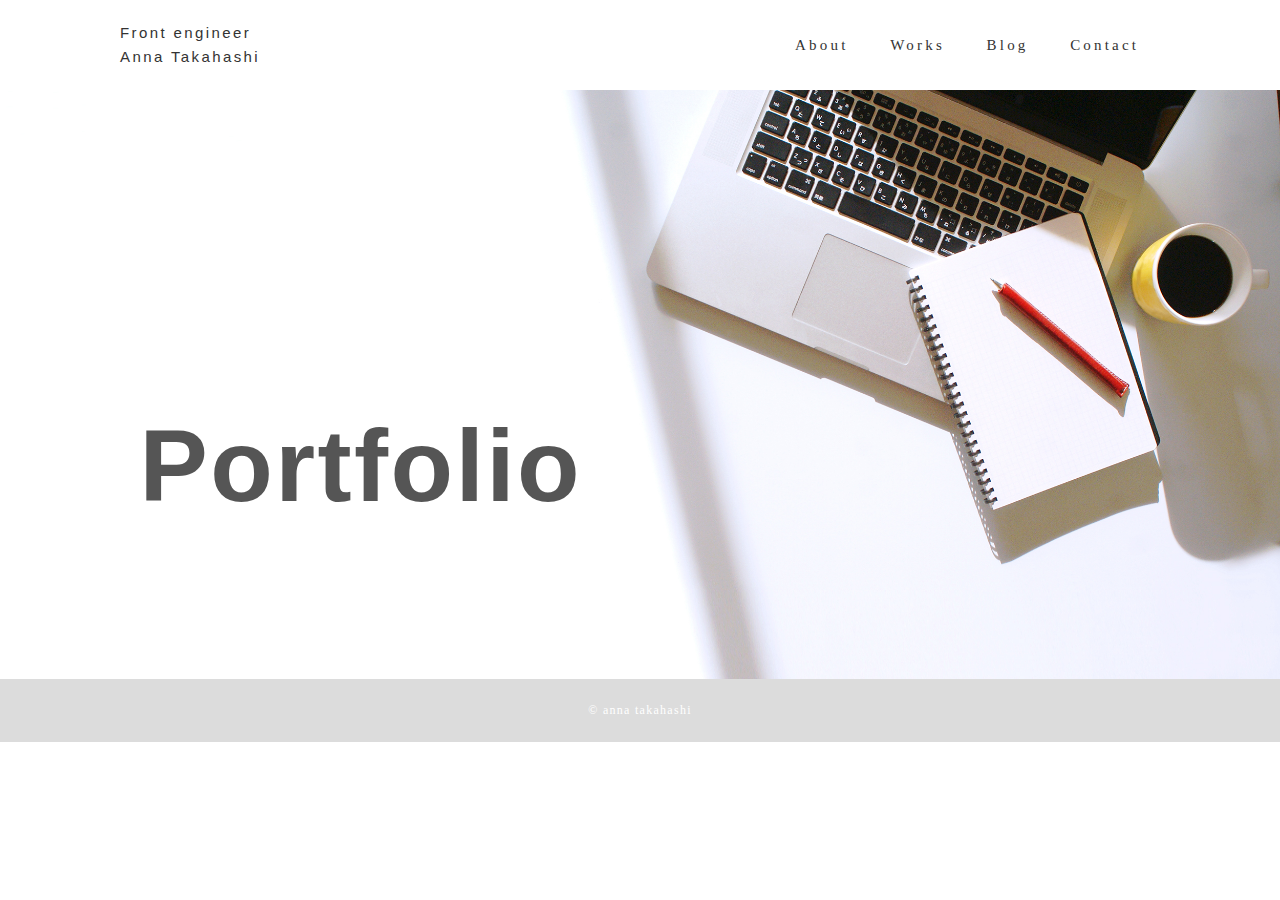
==== index.html @ 99b7c22c "FirstCommit" ====
<!DOCTYPE html>
<html lang="ja">
<head>
  <meta charset="UTF-8">
  <meta name="viewport" content="width=device-width, initial-scale=1.0">
  <title>portfolio</title>
  <link rel="stylesheet" href="css/reset.css">
  <link rel="stylesheet" href="css/style.css">
  <link rel="stylesheet" href="https://use.fontawesome.com/releases/v5.6.3/css/all.css" integrity="sha384-UHRtZLI+pbxtHCWp1t77Bi1L4ZtiqrqD80Kn4Z8NTSRyMA2Fd33n5dQ8lWUE00s/" crossorigin="anonymous">

</head>
<body>
 <header id="header" class="header">
   <nav id="gnav">
     <div class="nav-box">
       <h1>
         <a href="index.html">Front engineer <br>Anna Takahashi</a>
       </h1>
        <ul class="pc-menu">
          <li><a class="pc-nav" href="about.html">About</a></li>
          <li><a class="pc-nav" href="works.html">Works</a></li>
          <li><a class="pc-nav" href="https://chooopin.hatenablog.com/">Blog</a></li>
          <li><a class="pc-nav" href="mailto:n-8iac@i.softbank.jp">Contact</a></li>
        </ul>
     </div>
   </nav>
   
<!-- ハンバーガーメニュー -->
<nav class="global-nav">
  <ul class="global-nav__list">
      <li class="global-nav__item"><a href="index.html">Top</a></li>
      <li class="global-nav__item"><a href="about.html">About</a></li>
      <li class="global-nav__item"><a href="works.html">Works</a></li>
      <li class="global-nav__item"><a href="https://chooopin.hatenablog.com/" target="blank">Blog</a></li>
      <li class="global-nav__item"><a href="mailto:n-8iac@i.softbank.jp" target="blank">Contact</a></li>
  </ul>
  <div class="global-nav__item-sns">
    <a class="sns-icon" href="https://twitter.com/kicca48074951" target="blank"><i class="fab fa-twitter"></i></a>
    <a class="sns-icon" href="https://www.instagram.com/kicca__design/" target="blank"><i class="fab fa-instagram"></i></a>
  </div>
</nav>
<div class="hamburger" id="js-hamburger">
  <span class="hamburger__line hamburger__line--1"></span>
  <span class="hamburger__line hamburger__line--2"></span>
  <span class="hamburger__line hamburger__line--3"></span>
</div>
<div class="black-bg" id="js-black-bg"></div>

</header>

<!-- SNSnav -->
 <div class="snsNav">
  <a class="sns-icon" href="https://twitter.com/kicca48074951"><i class="fab fa-twitter"></i></a>
  <a class="sns-icon" href="https://www.instagram.com/kicca__design"><i class="fab fa-instagram"></i></a>
 </div>
 <!-- ここまでSNSnav -->
  
 <!-- Main -->
 
 <div id="main">
  <!-- mainVisual -->
  <img src="img/3082554_l.jpg" alt="">

  <h1 class="Headline">Portfolio</h1>
  </div>

 <!-- Footer -->
 <footer class="footer">
   <p>&copy; anna takahashi</p>
 </footer>

 <!-- ハンバーガーメニュー JS-->
 
 <script>
  function toggleNav() {
    var body = document.body;
    var hamburger = document.getElementById('js-hamburger');
    var blackBg = document.getElementById('js-black-bg');
  
    hamburger.addEventListener('click', function() {
      body.classList.toggle('nav-open');
    });
    blackBg.addEventListener('click', function() {
      body.classList.remove('nav-open');
    });
  }
  toggleNav();
</script>

</body>
</html>
---- css/style.css ----
@charset "UTF-8";

body {
    display: block;
    background-color: #fff;
    font-size: 15px;
    font-family: '游ゴシック','YuGothic','ヒラギノ角ゴ ProN W3','メイリオ','Meiryo','sans-serif';
    line-height: 1.9;
    letter-spacing: 0.08rem;
    font-weight: normal;
    color: #333;
}


/* Heaader */
#header {
  display: block;
  margin: 0;
  padding: 0 1rem;
}


.nav-box {
  top: 0;
  display: flex;
  justify-content: space-between;
  max-width: 1080px;
  height: 90px;
  padding: 20px;
  margin: 0 auto;
}
.global-nav__list, .global-nav__item-sns {
  display: none;
}

h1 {
  display: flex;
  align-items: center;
  font-weight: normal;
  line-height: 1.6;
  margin: 0;
  font-family: 'Asap',sans-serif;
  letter-spacing: .15rem;
}

h1:hover {
  opacity: 0.7;
}

.nav-box ul {
  display: flex;
  align-items: center;
}

.nav-box li a {
  position: relative;
  display: inline-block;
  font-size: 15px;
  height: 50px;
  margin: 0 1.3rem;
  letter-spacing: 0.2rem;
  line-height: 50px;
}

.nav-box li a:hover {
  border-bottom: 1px solid #333;
}

.nav-box li a:active {
  opacity: 0.5;
}


/* SNSnav */
.snsNav {
  position: fixed;
  top: 40%;
  right: 10px;
  bottom: 30px;
  height: 100vh;
  width: 50px;
  padding: 0 10px;
  z-index: 10;
}

.sns-icon {
  text-align: center;
  writing-mode: vertical-rl;
  margin: 10px 0;
  font-size: 25px;
  color: #555;
}

.sns-icon:hover {
  color: #92BDE6;
}

/* main */
img {
  vertical-align: bottom;
  max-width: 100%;
  height: auto;
}

img.main-visual {
  width: 700px;
  top: 50px;
  right: 0;
}

.sp {
  display: none;
}


/* top */

#main{
  position: relative;
}


/*フォント*/


.Headline{
  position: absolute;
  margin-left: 50px;
  top: 50%;
  left: 7%;
  font-family: monospace'Courier New', Courier;
  font-size: 8vw;
  color: #555;
  font-weight: bold;
  animation: SlideIn 2s ;
}

@keyframes SlideIn {
  0% {
    opacity: 0;
    transform: translateX(-80px);
  }
  100% {
    opacity: 1;
    transform: translateX(0);
  }
}

/* footer */
footer {
  font-size: 12px;
  width: 100%;
  padding: 20px 0;
  background-color: #dcdcdc;
  text-align: center;
  color: #fff;
}


/* スマホレスポンシブ480px */
@media (max-width: 480px) {
  body {
    font-size: 80%;
  }
  
  header {
    width: auto;
    margin: 0 1rem;
  }
  .header {
    padding-top: 10px;
  }
  #header {
    left: 0;
    top: 0;
    width: 100%;
    height: 50px;
    z-index: 99;
  }

  #gnav {
    position: fixed;
    top: 1rem;
    background-color: transparent;
    width: 100%;
    height: 50px;
    z-index: 90;
  }
  .nav-box {
    display: flex;
    flex-direction: column;
    max-width: 600px;
    height: 30px;
    padding: 0;
    margin: 0 auto;
  }
  h1 {
    width: 100px;
    height: 30px;
  }


/* ここからハンバーガーメニュー */
.global-nav {
  position: fixed;
  right: -480px;
  top: 0;
  width: 280px;
  height: 100vh;
  padding-top: 60px;
  background-color:#e3eef9;
  transition: all .6s;
  z-index: 200;
  overflow-y: auto;
}

.hamburger {
  position: absolute;
  right: 10px;
  top: 10px;
  width: 40px; 
  height: 40px; 
  cursor: pointer;
  z-index: 300;
}
.global-nav__list {
  display: block;
  margin: 0;
  padding: 0;
  list-style: none;
}
.global-nav__item {
  text-align: center;
  padding: 0 14px;
  font-size: 16px;

}
.global-nav__item a {
  display: block;
  padding: 20px 0;
  text-decoration: none;
  color: #333;
  font-weight: 500;
}
li.global-nav__item:hover {
  background-color: #fff;
}
.hamburger__line {
  position: absolute;
  left: 15px;
  width: 18px;
  height: 1px;
  background-color: #333;
  transition: all .6s;
}
.hamburger__line--1 {
  top: 14px;
}
.hamburger__line--2 {
  top: 20px;
}
.hamburger__line--3 {
  top: 26px;
}

/* 表示された時用のCSS */
.nav-open .global-nav {
  right: 0;
}
.nav-open {
  opacity: .7;
  visibility: visible;
}
.nav-open .hamburger__line--1 {
  transform: rotate(45deg);
  top: 20px;
}
.nav-open .hamburger__line--2 {
  width: 0;
  left: 50%;
}
.nav-open .hamburger__line--3 {
  transform: rotate(-45deg);
  top: 20px;
} 

/* SNS */
.global-nav__item-sns {
  display: block;
  margin-top: 30px;
  text-align: center;
}

.sns-icon {
  margin: 0 30px;
}

/* pcメニューとsnsNavを隠す */
 ul.pc-menu, .snsNav , .pc {
  display: none; 
} 

h1{
  font-size: 90%;
  letter-spacing: .04rem;
}

img.main-visual {
  width: 300px;
  top: 40px;
  right: -10px;

}

.sp {
display: block;
}

}

/* ここからabout */

.wrapper{
  margin: 0 0 80px 0;
}

h2{
  font-size: 36px;
  font-weight: normal;
  letter-spacing: .4rem;
  line-height: 1.2;
  padding-top: 60px;
  margin-bottom: 90px;
  font-family: 'Unna',serif;
  text-align: center;
}

#profilie{
 padding-bottom: 80px;
}
.profile-flexAll {
  display: flex;

}

.profile {
  max-width: 500px;
  height: auto;
  padding: 60px;
  margin-left: auto;
  margin-right: 80px;
  background: #F2F8FC;
}
.profile-image {
  margin-right: auto;
  margin-top: 50px;
  margin-bottom: 50px;
}


.paragraph {
  padding: 10px 0;
}

h3 {
  font-family: 'Unna', serif;
  font-size: 30px;
  letter-spacing: .3rem;
  line-height: 1;
  font-weight: normal;
  border-left: 15px solid #ECF5FA;
  padding-left: 15px;
  padding-right: 10px;
  margin-bottom: 60px;
}

.skill{
  max-width: 800px;
  height: auto;
  padding: 60px;
  margin-left: auto;
  margin-right:auto;
  margin-bottom: 100px;
  background: #F2F8FC;
}

.skills{
  font-size: 30px;
  text-align: center;
  color: #696969;
}

.skills span{
  color: #8fbc8f;
}

/* ここからworks */
.work{
  text-align: center;
}
.work  img{
width: 350px;
margin-bottom: 10px;
}

.work1{
  margin-bottom: 130px;
}
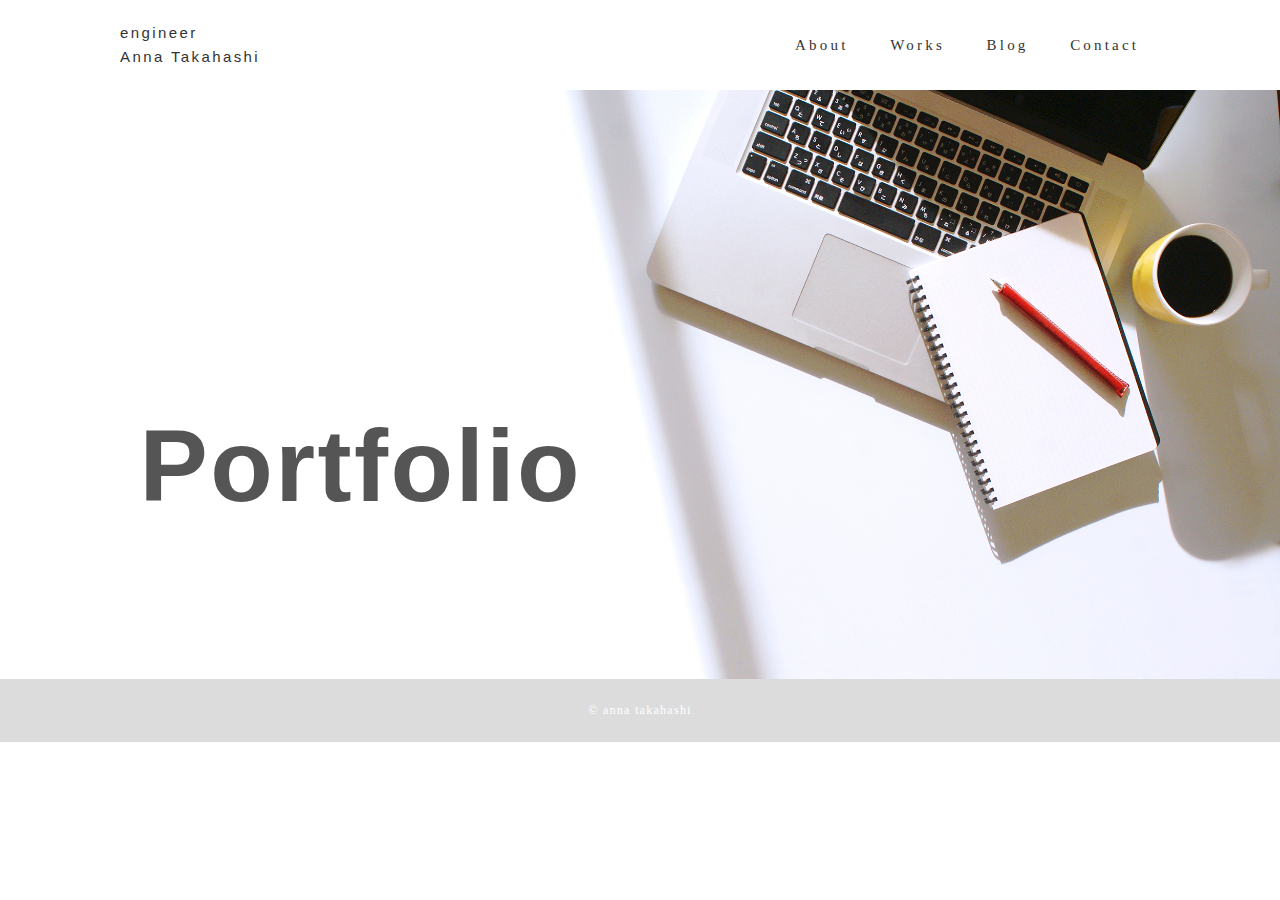
==== commit ed966f4a: "commit" ====
--- a/index.html
+++ b/index.html
@@ -14,7 +14,7 @@
    <nav id="gnav">
      <div class="nav-box">
        <h1>
-         <a href="index.html">Front engineer <br>Anna Takahashi</a>
+         <a href="index.html">engineer <br>Anna Takahashi</a>
        </h1>
         <ul class="pc-menu">
           <li><a class="pc-nav" href="about.html">About</a></li>
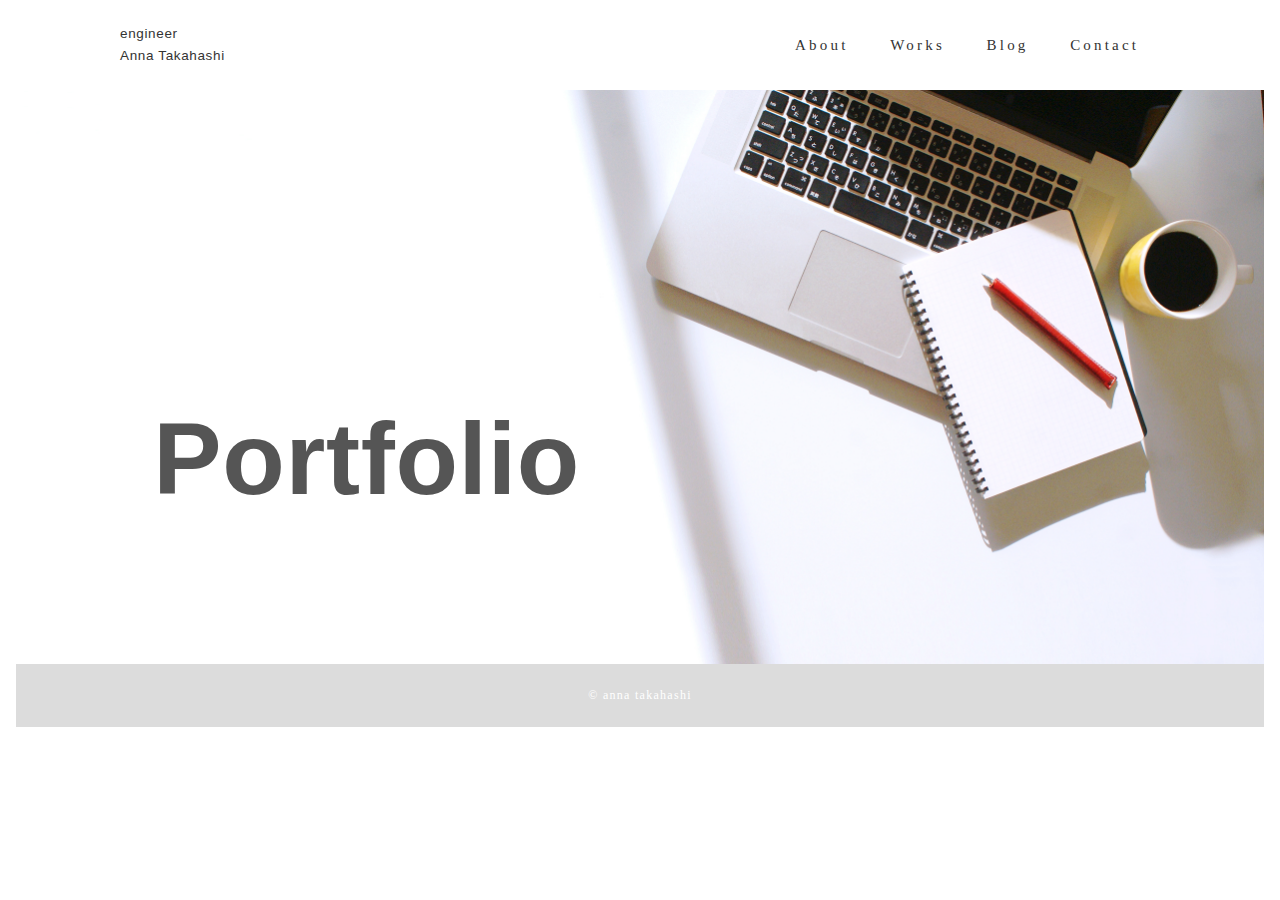
==== commit a5f8aede: "文章変更" ====
--- a/index.html
+++ b/index.html
@@ -1,91 +1,108 @@
 <!DOCTYPE html>
 <html lang="ja">
-<head>
-  <meta charset="UTF-8">
-  <meta name="viewport" content="width=device-width, initial-scale=1.0">
-  <title>portfolio</title>
-  <link rel="stylesheet" href="css/reset.css">
-  <link rel="stylesheet" href="css/style.css">
-  <link rel="stylesheet" href="https://use.fontawesome.com/releases/v5.6.3/css/all.css" integrity="sha384-UHRtZLI+pbxtHCWp1t77Bi1L4ZtiqrqD80Kn4Z8NTSRyMA2Fd33n5dQ8lWUE00s/" crossorigin="anonymous">
+  <head>
+    <meta charset="UTF-8" />
+    <meta name="viewport" content="width=device-width, initial-scale=1.0" />
+    <title>portfolio</title>
+    <link rel="stylesheet" href="css/reset.css" />
+    <link rel="stylesheet" href="css/style.css" />
+  </head>
+  <body>
+    <header id="header" class="header">
+      <nav id="gnav">
+        <div class="nav-box">
+          <h1>
+            <a href="index.html">engineer <br />Anna Takahashi</a>
+          </h1>
+          <ul class="pc-menu">
+            <li><a class="pc-nav" href="about.html">About</a></li>
+            <li><a class="pc-nav" href="works.html">Works</a></li>
+            <li>
+              <a class="pc-nav" href="https://chooopin.hatenablog.com/">Blog</a>
+            </li>
+            <li>
+              <a class="pc-nav" href="mailto:n-8iac@i.softbank.jp">Contact</a>
+            </li>
+          </ul>
+        </div>
+      </nav>
 
-</head>
-<body>
- <header id="header" class="header">
-   <nav id="gnav">
-     <div class="nav-box">
-       <h1>
-         <a href="index.html">engineer <br>Anna Takahashi</a>
-       </h1>
-        <ul class="pc-menu">
-          <li><a class="pc-nav" href="about.html">About</a></li>
-          <li><a class="pc-nav" href="works.html">Works</a></li>
-          <li><a class="pc-nav" href="https://chooopin.hatenablog.com/">Blog</a></li>
-          <li><a class="pc-nav" href="mailto:n-8iac@i.softbank.jp">Contact</a></li>
+      <!-- ハンバーガーメニュー 
+      <nav class="global-nav">
+        <ul class="global-nav__list">
+          <li class="global-nav__item"><a href="index.html">Top</a></li>
+          <li class="global-nav__item"><a href="about.html">About</a></li>
+          <li class="global-nav__item"><a href="works.html">Works</a></li>
+          <li class="global-nav__item">
+            <a href="https://chooopin.hatenablog.com/" target="blank">Blog</a>
+          </li>
+          <li class="global-nav__item">
+            <a href="mailto:n-8iac@i.softbank.jp" target="blank">Contact</a>
+          </li>
         </ul>
-     </div>
-   </nav>
-   
-<!-- ハンバーガーメニュー -->
-<nav class="global-nav">
-  <ul class="global-nav__list">
-      <li class="global-nav__item"><a href="index.html">Top</a></li>
-      <li class="global-nav__item"><a href="about.html">About</a></li>
-      <li class="global-nav__item"><a href="works.html">Works</a></li>
-      <li class="global-nav__item"><a href="https://chooopin.hatenablog.com/" target="blank">Blog</a></li>
-      <li class="global-nav__item"><a href="mailto:n-8iac@i.softbank.jp" target="blank">Contact</a></li>
-  </ul>
-  <div class="global-nav__item-sns">
-    <a class="sns-icon" href="https://twitter.com/kicca48074951" target="blank"><i class="fab fa-twitter"></i></a>
-    <a class="sns-icon" href="https://www.instagram.com/kicca__design/" target="blank"><i class="fab fa-instagram"></i></a>
-  </div>
-</nav>
-<div class="hamburger" id="js-hamburger">
-  <span class="hamburger__line hamburger__line--1"></span>
-  <span class="hamburger__line hamburger__line--2"></span>
-  <span class="hamburger__line hamburger__line--3"></span>
-</div>
-<div class="black-bg" id="js-black-bg"></div>
+        <div class="global-nav__item-sns">
+          <a
+            class="sns-icon"
+            href="https://twitter.com/kicca48074951"
+            target="blank"
+            ><i class="fab fa-twitter"></i
+          ></a>
+          <a
+            class="sns-icon"
+            href="https://www.instagram.com/kicca__design/"
+            target="blank"
+            ><i class="fab fa-instagram"></i
+          ></a>
+        </div>
+      </nav>
+      <div class="hamburger" id="js-hamburger">
+        <span class="hamburger__line hamburger__line--1"></span>
+        <span class="hamburger__line hamburger__line--2"></span>
+        <span class="hamburger__line hamburger__line--3"></span>
+      </div>
+      <div class="black-bg" id="js-black-bg"></div>
+    </header>
 
-</header>
+    <div class="snsNav">
+      <a class="sns-icon" href="https://twitter.com/kicca48074951"
+        ><i class="fab fa-twitter"></i
+      ></a>
+      <a class="sns-icon" href="https://www.instagram.com/kicca__design"
+        ><i class="fab fa-instagram"></i
+      ></a>
+    </div>
+    ここまでSNSnav -->
 
-<!-- SNSnav -->
- <div class="snsNav">
-  <a class="sns-icon" href="https://twitter.com/kicca48074951"><i class="fab fa-twitter"></i></a>
-  <a class="sns-icon" href="https://www.instagram.com/kicca__design"><i class="fab fa-instagram"></i></a>
- </div>
- <!-- ここまでSNSnav -->
-  
- <!-- Main -->
- 
- <div id="main">
-  <!-- mainVisual -->
-  <img src="img/3082554_l.jpg" alt="">
+    <!-- Main -->
 
-  <h1 class="Headline">Portfolio</h1>
-  </div>
+    <div id="main">
+      <!-- mainVisual -->
+      <img src="img/3082554_l.jpg" alt="" />
 
- <!-- Footer -->
- <footer class="footer">
-   <p>&copy; anna takahashi</p>
- </footer>
+      <h1 class="Headline">Portfolio</h1>
+    </div>
 
- <!-- ハンバーガーメニュー JS-->
- 
- <script>
-  function toggleNav() {
-    var body = document.body;
-    var hamburger = document.getElementById('js-hamburger');
-    var blackBg = document.getElementById('js-black-bg');
-  
-    hamburger.addEventListener('click', function() {
-      body.classList.toggle('nav-open');
-    });
-    blackBg.addEventListener('click', function() {
-      body.classList.remove('nav-open');
-    });
-  }
-  toggleNav();
-</script>
+    <!-- Footer -->
+    <footer class="footer">
+      <p>&copy; anna takahashi</p>
+    </footer>
 
-</body>
-</html>+    <!-- ハンバーガーメニュー JS-->
+<!-- 
+    <script>
+      function toggleNav() {
+        var body = document.body;
+        var hamburger = document.getElementById("js-hamburger");
+        var blackBg = document.getElementById("js-black-bg");
+
+        hamburger.addEventListener("click", function () {
+          body.classList.toggle("nav-open");
+        });
+        blackBg.addEventListener("click", function () {
+          body.classList.remove("nav-open");
+        });
+      }
+      toggleNav();
+    </script>
+  </body>
+</html> -->
--- a/css/style.css
+++ b/css/style.css
@@ -296,8 +296,6 @@
 }
 
 /* pcメニューとsnsNavを隠す */
- ul.pc-menu, .snsNav , .pc {
-  display: none; 
 } 
 
 h1{
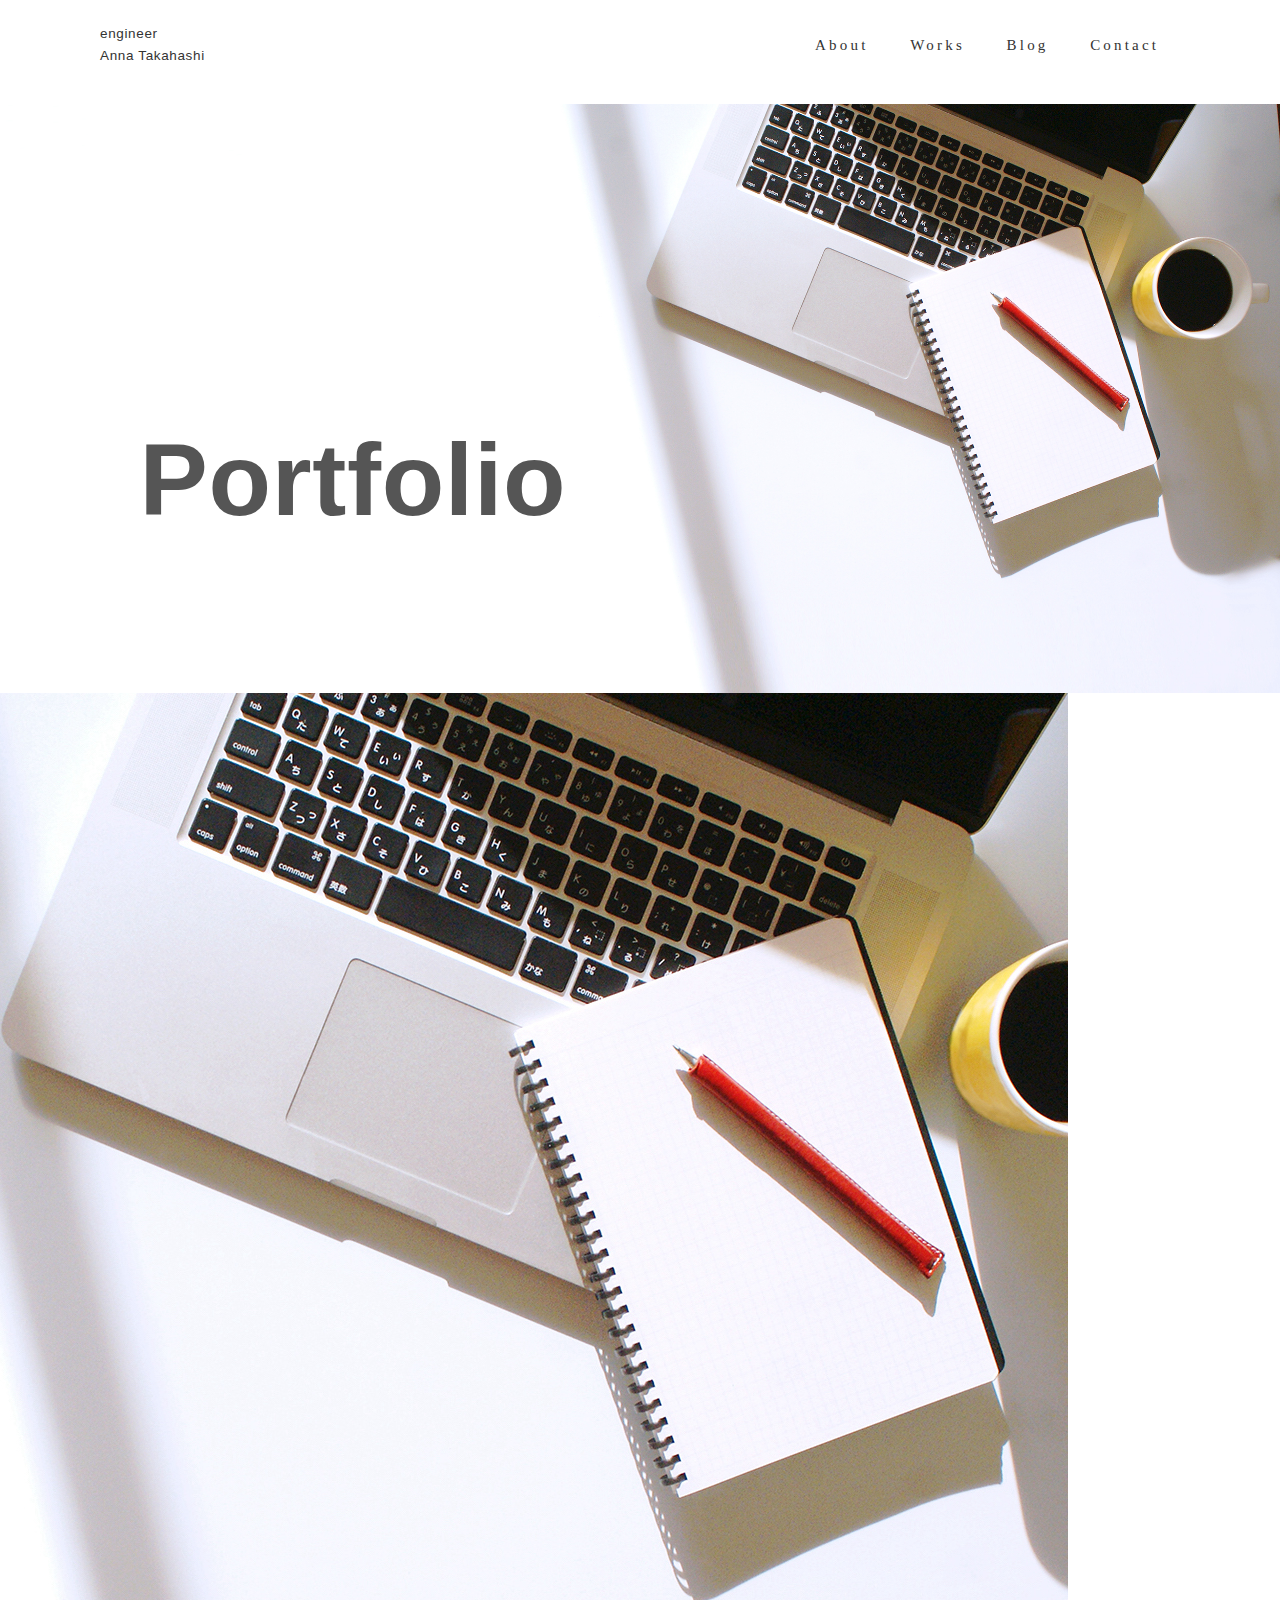
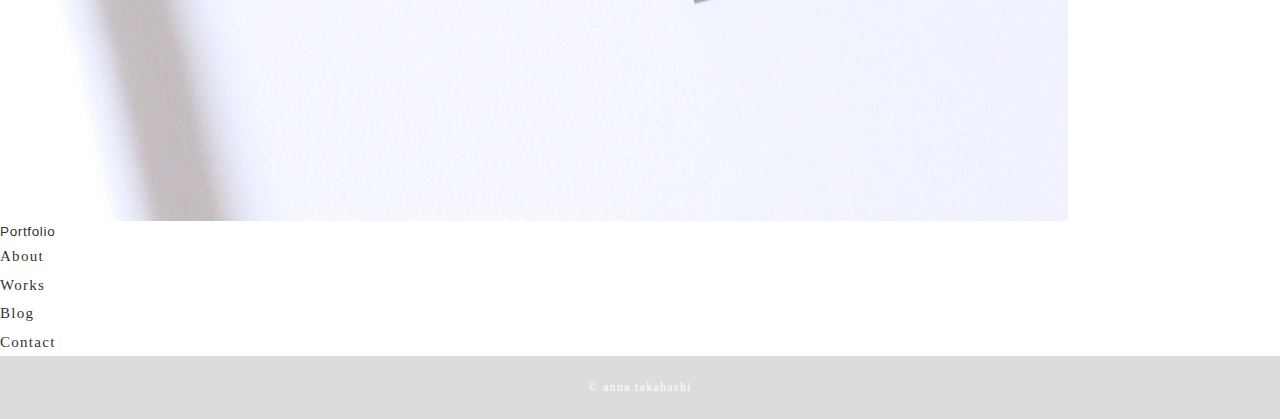
==== commit 5c485e25: "レスポンシブ" ====
--- a/index.html
+++ b/index.html
@@ -2,10 +2,12 @@
 <html lang="ja">
   <head>
     <meta charset="UTF-8" />
-    <meta name="viewport" content="width=device-width, initial-scale=1.0" />
+    <meta name="viewport" content="width=device-width,initial-scale=1.0,minimum-scale=1.0">
     <title>portfolio</title>
     <link rel="stylesheet" href="css/reset.css" />
+    <link rel="stylesheet" href="css/mobile.css">
     <link rel="stylesheet" href="css/style.css" />
+    
   </head>
   <body>
     <header id="header" class="header">
@@ -27,7 +29,7 @@
         </div>
       </nav>
 
-      <!-- ハンバーガーメニュー 
+      <!-- ハンバーガーメニュー -->
       <nav class="global-nav">
         <ul class="global-nav__list">
           <li class="global-nav__item"><a href="index.html">Top</a></li>
@@ -62,25 +64,44 @@
       </div>
       <div class="black-bg" id="js-black-bg"></div>
     </header>
-
+<!-- 
     <div class="snsNav">
       <a class="sns-icon" href="https://twitter.com/kicca48074951"
         ><i class="fab fa-twitter"></i
       ></a>
       <a class="sns-icon" href="https://www.instagram.com/kicca__design"
         ><i class="fab fa-instagram"></i
-      ></a>
+      ></a> -->
     </div>
-    ここまでSNSnav -->
+
 
     <!-- Main -->
 
     <div id="main">
       <!-- mainVisual -->
-      <img src="img/3082554_l.jpg" alt="" />
+      <img src="img/pc_top.jpg" alt="パソコン画像" />
 
       <h1 class="Headline">Portfolio</h1>
     </div>
+    <div class="sp-main">
+      <img src="img/sp＿top.jpg" alt="パソコン画像">
+      <h1 class="spHeadline">Portfolio</h1>
+
+    </div>
+
+    <div class="nav-box-sp">
+      <ul class="sc-menu">
+        <li><a class="sc-nav" href="about.html">About</a></li>
+        <li><a class="sc-nav" href="works.html">Works</a></li>
+        <li>
+          <a class="sc-nav" href="https://chooopin.hatenablog.com/">Blog</a>
+        </li>
+        <li>
+          <a class="sc-nav" href="mailto:n-8iac@i.softbank.jp">Contact</a>
+        </li>
+      </ul>
+    </div>
+    
 
     <!-- Footer -->
     <footer class="footer">
@@ -88,7 +109,7 @@
     </footer>
 
     <!-- ハンバーガーメニュー JS-->
-<!-- 
+
     <script>
       function toggleNav() {
         var body = document.body;
@@ -105,4 +126,4 @@
       toggleNav();
     </script>
   </body>
-</html> -->
+</html>
--- a/css/mobile.css
+++ b/css/mobile.css
@@ -0,0 +1,178 @@
+
+
+/* スマホレスポンシブ480px */
+@media (max-width: 480px) {
+  body {
+    font-size: 80%;
+  }
+  
+  header {
+    width: auto;
+    margin: 0 1rem;
+  }
+  .header {
+    padding-top: 10px;
+  }
+  #header {
+    left: 0;
+    top: 0;
+    width: 100%;
+    height: 50px;
+    z-index: 99;
+  }
+
+  #gnav {
+    position: fixed;
+    top: 1rem;
+    background-color: transparent;
+    width: 100%;
+    height: 50px;
+    z-index: 90;
+  }
+  .nav-box {
+    display: flex;
+    flex-direction: column;
+    max-width: 600px;
+    height: 30px;
+    padding: 0;
+    margin: 0 auto;
+  }
+  h1 {
+    width: 100px;
+    height: 30px;
+  }
+
+
+.spHeadline{
+  position: absolute;
+  margin-left: 38px;
+  top: 47%;
+  left: 5%;
+  font-family: monospace'Courier New', Courier;
+  font-size: 8vw;
+  color: #555;
+  font-weight: bold;
+  animation: SlideIn 2s ;
+}
+
+
+
+/* ここからハンバーガーメニュー */
+.global-nav {
+  position: fixed;
+  right: -480px;
+  top: 0;
+  width: 280px;
+  height: 100vh;
+  padding-top: 60px;
+  background-color:#e3eef9;
+  transition: all .6s;
+  z-index: 200;
+  overflow-y: auto;
+}
+
+.hamburger {
+  position: absolute;
+  right: 10px;
+  top: 10px;
+  width: 40px; 
+  height: 40px; 
+  cursor: pointer;
+  z-index: 300;
+}
+.global-nav__list {
+  display: block;
+  margin: 0;
+  padding: 0;
+  list-style: none;
+}
+.global-nav__item {
+  text-align: center;
+  padding: 0 14px;
+  font-size: 16px;
+
+}
+.global-nav__item a {
+  display: block;
+  padding: 20px 0;
+  text-decoration: none;
+  color: #333;
+  font-weight: 500;
+}
+li.global-nav__item:hover {
+  background-color: #fff;
+}
+.hamburger__line {
+  position: absolute;
+  left: 15px;
+  width: 18px;
+  height: 1px;
+  background-color: #333;
+  transition: all .6s;
+}
+.hamburger__line--1 {
+  top: 14px;
+}
+.hamburger__line--2 {
+  top: 20px;
+}
+.hamburger__line--3 {
+  top: 26px;
+}
+
+/* 表示された時用のCSS */
+.nav-open .global-nav {
+  right: 0;
+}
+.nav-open {
+  opacity: .7;
+  visibility: visible;
+}
+.nav-open .hamburger__line--1 {
+  transform: rotate(45deg);
+  top: 20px;
+}
+.nav-open .hamburger__line--2 {
+  width: 0;
+  left: 50%;
+}
+.nav-open .hamburger__line--3 {
+  transform: rotate(-45deg);
+  top: 20px;
+} 
+
+
+#main , .nav-box .pc-menu{
+  display: none;
+  }
+
+.nav-box-sp li{
+  float: left;
+  margin: auto;
+  }
+
+.nav-box-sp ul {
+    display: flex;
+    align-items: center; 
+  }
+  
+.nav-box-sp li a {
+    position: relative;
+    display: inline-block;
+    font-size: 10px;
+    height: 50px;
+    margin: 0 1.4rem;
+    letter-spacing: 0.2rem;
+    line-height: 50px;
+  }
+  
+.nav-box-sp li a:hover {
+    border-bottom: 1px solid #333;
+  }
+  
+.nav-box-sp li a:active {
+    opacity: 0.5;
+  }
+
+
+}--- a/css/style.css
+++ b/css/style.css
@@ -15,7 +15,7 @@
 /* Heaader */
 #header {
   display: block;
-  margin: 0;
+  margin-bottom: 14px;
   padding: 0 1rem;
 }
 
@@ -26,7 +26,7 @@
   justify-content: space-between;
   max-width: 1080px;
   height: 90px;
-  padding: 20px;
+  /* padding: 20px; */
   margin: 0 auto;
 }
 .global-nav__list, .global-nav__item-sns {
@@ -68,6 +68,26 @@
 
 .nav-box li a:active {
   opacity: 0.5;
+}
+
+
+/* pcメニューとsnsNavを隠す */
+
+
+h1{
+  font-size: 90%;
+  letter-spacing: .04rem;
+}
+
+img.main-visual {
+  width: 300px;
+  top: 40px;
+  right: -10px;
+
+}
+
+.sp {
+display: block;
 }
 
 
@@ -119,6 +139,9 @@
   position: relative;
 }
 
+/* .sp-main , .nav-box-sp{
+  display: none;
+} */
 
 /*フォント*/
 
@@ -157,164 +180,6 @@
 }
 
 
-/* スマホレスポンシブ480px */
-@media (max-width: 480px) {
-  body {
-    font-size: 80%;
-  }
-  
-  header {
-    width: auto;
-    margin: 0 1rem;
-  }
-  .header {
-    padding-top: 10px;
-  }
-  #header {
-    left: 0;
-    top: 0;
-    width: 100%;
-    height: 50px;
-    z-index: 99;
-  }
-
-  #gnav {
-    position: fixed;
-    top: 1rem;
-    background-color: transparent;
-    width: 100%;
-    height: 50px;
-    z-index: 90;
-  }
-  .nav-box {
-    display: flex;
-    flex-direction: column;
-    max-width: 600px;
-    height: 30px;
-    padding: 0;
-    margin: 0 auto;
-  }
-  h1 {
-    width: 100px;
-    height: 30px;
-  }
-
-
-/* ここからハンバーガーメニュー */
-.global-nav {
-  position: fixed;
-  right: -480px;
-  top: 0;
-  width: 280px;
-  height: 100vh;
-  padding-top: 60px;
-  background-color:#e3eef9;
-  transition: all .6s;
-  z-index: 200;
-  overflow-y: auto;
-}
-
-.hamburger {
-  position: absolute;
-  right: 10px;
-  top: 10px;
-  width: 40px; 
-  height: 40px; 
-  cursor: pointer;
-  z-index: 300;
-}
-.global-nav__list {
-  display: block;
-  margin: 0;
-  padding: 0;
-  list-style: none;
-}
-.global-nav__item {
-  text-align: center;
-  padding: 0 14px;
-  font-size: 16px;
-
-}
-.global-nav__item a {
-  display: block;
-  padding: 20px 0;
-  text-decoration: none;
-  color: #333;
-  font-weight: 500;
-}
-li.global-nav__item:hover {
-  background-color: #fff;
-}
-.hamburger__line {
-  position: absolute;
-  left: 15px;
-  width: 18px;
-  height: 1px;
-  background-color: #333;
-  transition: all .6s;
-}
-.hamburger__line--1 {
-  top: 14px;
-}
-.hamburger__line--2 {
-  top: 20px;
-}
-.hamburger__line--3 {
-  top: 26px;
-}
-
-/* 表示された時用のCSS */
-.nav-open .global-nav {
-  right: 0;
-}
-.nav-open {
-  opacity: .7;
-  visibility: visible;
-}
-.nav-open .hamburger__line--1 {
-  transform: rotate(45deg);
-  top: 20px;
-}
-.nav-open .hamburger__line--2 {
-  width: 0;
-  left: 50%;
-}
-.nav-open .hamburger__line--3 {
-  transform: rotate(-45deg);
-  top: 20px;
-} 
-
-/* SNS */
-.global-nav__item-sns {
-  display: block;
-  margin-top: 30px;
-  text-align: center;
-}
-
-.sns-icon {
-  margin: 0 30px;
-}
-
-/* pcメニューとsnsNavを隠す */
-} 
-
-h1{
-  font-size: 90%;
-  letter-spacing: .04rem;
-}
-
-img.main-visual {
-  width: 300px;
-  top: 40px;
-  right: -10px;
-
-}
-
-.sp {
-display: block;
-}
-
-}
 
 /* ここからabout */
 
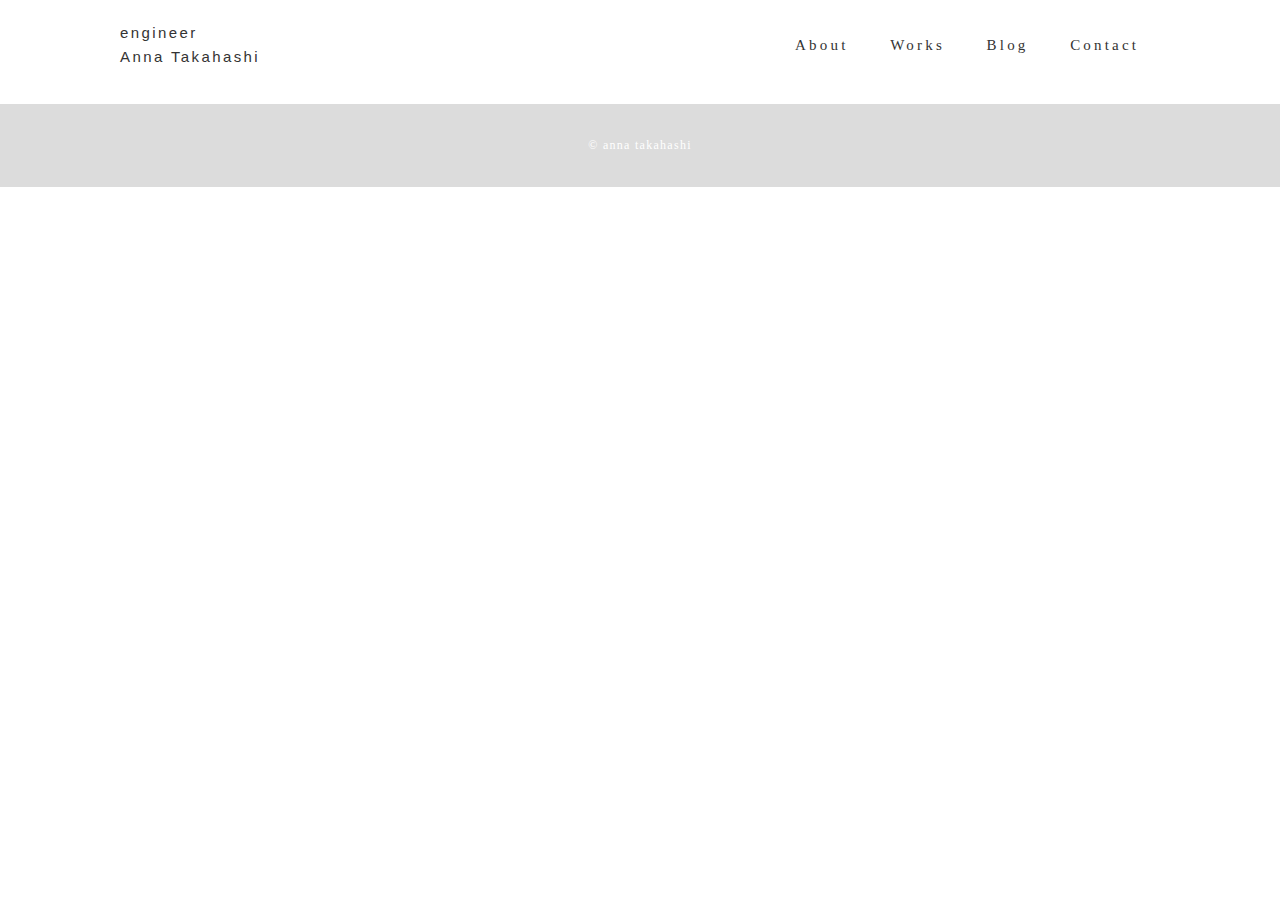
==== commit e341ee59: "レスポンシブ" ====
--- a/index.html
+++ b/index.html
@@ -42,20 +42,7 @@
             <a href="mailto:n-8iac@i.softbank.jp" target="blank">Contact</a>
           </li>
         </ul>
-        <div class="global-nav__item-sns">
-          <a
-            class="sns-icon"
-            href="https://twitter.com/kicca48074951"
-            target="blank"
-            ><i class="fab fa-twitter"></i
-          ></a>
-          <a
-            class="sns-icon"
-            href="https://www.instagram.com/kicca__design/"
-            target="blank"
-            ><i class="fab fa-instagram"></i
-          ></a>
-        </div>
+        
       </nav>
       <div class="hamburger" id="js-hamburger">
         <span class="hamburger__line hamburger__line--1"></span>
@@ -64,28 +51,19 @@
       </div>
       <div class="black-bg" id="js-black-bg"></div>
     </header>
-<!-- 
-    <div class="snsNav">
-      <a class="sns-icon" href="https://twitter.com/kicca48074951"
-        ><i class="fab fa-twitter"></i
-      ></a>
-      <a class="sns-icon" href="https://www.instagram.com/kicca__design"
-        ><i class="fab fa-instagram"></i
-      ></a> -->
-    </div>
 
 
     <!-- Main -->
 
     <div id="main">
       <!-- mainVisual -->
-      <img src="img/pc_top.jpg" alt="パソコン画像" />
+      <img  src="img/pc_top.jpg" alt="パソコン画像" />
 
-      <h1 class="Headline">Portfolio</h1>
+      <h1 class="headLine">Portfolio</h1>
     </div>
     <div class="sp-main">
       <img src="img/sp＿top.jpg" alt="パソコン画像">
-      <h1 class="spHeadline">Portfolio</h1>
+      <h1 class="spHeadLine">Portfolio</h1>
 
     </div>
 
--- a/css/mobile.css
+++ b/css/mobile.css
@@ -1,53 +1,121 @@
+
+/* タブレット */
+@media screen and (min-width: 481px){
+ 
+.nav-box li a {
+  position: relative;
+  display: inline-block;
+  font-size: 13px;
+  height: 50px;
+  margin: 0 1.1rem;
+  letter-spacing: 0.1rem;
+  line-height: 50px;
+}
+
+.sp-main img{
+  vertical-align: bottom;
+  max-width: 100%;
+  height: auto;
+}
+
+#main ,.nav-box-sp ,.global-nav__list, .global-nav__item-sns  {
+  display: none;
+}
+
+
+.sp-main{
+  position: relative;
+}
+
+.spHeadLine{
+  position: absolute;
+  margin-left: 50px;
+  top: 60%;
+  left: 5%;
+  font-family: monospace'Courier New', Courier;
+  font-size: 8vw;
+  color: #555;
+  font-weight: bold;
+  animation: SlideIn 2s ;
+}
+
+/* ここからabout */
+
+ .profile-sp{
+  display: none;
+}  
+
+h2{
+  font-size: 30px;
+  font-weight: normal;
+  letter-spacing: .4rem;
+  line-height: 1.2;
+  padding-top: 50px;
+  margin-bottom: 40px;
+  font-family: 'Unna',serif;
+  text-align: center;
+}
+
+.profile {
+  max-width: 500px;
+  height: auto;
+  padding: 70px;
+  margin: auto;
+  margin-bottom: 60px;
+  background: #F2F8FC;
+ 
+}
+.profile-image {
+  text-align: center;
+  margin-top: 50px;
+  margin-bottom: 50px;
+}
+
+
+.skill{
+  max-width: 600px;
+  height: auto;
+  padding: 60px;
+  margin-left: auto;
+  margin-right:auto;
+  margin-bottom: 100px;
+  background: #F2F8FC;
+}
+
+.skills{
+  font-size: 24px;
+  text-align: center;
+  color: #696969;
+}
+
+.skills span{
+  color: #8fbc8f;
+}
+}
+
 
 
 /* スマホレスポンシブ480px */
-@media (max-width: 480px) {
-  body {
-    font-size: 80%;
-  }
-  
-  header {
-    width: auto;
-    margin: 0 1rem;
-  }
-  .header {
-    padding-top: 10px;
-  }
-  #header {
-    left: 0;
-    top: 0;
-    width: 100%;
-    height: 50px;
-    z-index: 99;
-  }
-
-  #gnav {
-    position: fixed;
-    top: 1rem;
-    background-color: transparent;
-    width: 100%;
-    height: 50px;
-    z-index: 90;
-  }
-  .nav-box {
-    display: flex;
-    flex-direction: column;
-    max-width: 600px;
-    height: 30px;
-    padding: 0;
-    margin: 0 auto;
-  }
+@media screen and (max-width:480px){
+
+  .sp-main img{
+    vertical-align: bottom;
+    max-width: 100%;
+    height: auto;
+  }
+  
+  
   h1 {
-    width: 100px;
-    height: 30px;
-  }
-
-
-.spHeadline{
+    width: 200px;
+    height: 40px;
+  }
+
+
+.spHeadLine{
   position: absolute;
-  margin-left: 38px;
-  top: 47%;
-  left: 5%;
+  margin-left: 30px;
+  top: 44%;
+  left: 4%;
   font-family: monospace'Courier New', Courier;
   font-size: 8vw;
   color: #555;
@@ -173,6 +241,60 @@
 .nav-box-sp li a:active {
     opacity: 0.5;
   }
-
+  
+ /* ここからabout */
+
+
+h2{
+  font-size: 24px;
+  font-weight: normal;
+  letter-spacing: .4rem;
+  line-height: 1.2;
+  padding-top: 30px;
+  margin-bottom: 20px;
+  font-family: 'Unna',serif;
+  text-align: center;
+}
+
+.profile {
+  max-width: 300px;
+  height: auto;
+  font-size: 11px;
+  padding: 34px;
+  margin: auto;
+  margin-bottom: 60px;
+  background: #F2F8FC;
+ 
+}
+  .profile-image {
+  display: none;
+}  
+
+.profile-sp{
+  text-align: center;
+  margin-top: 30px;
+  margin-bottom: 30px;
+}
+
+
+.skill{
+  max-width: 300px;
+  height: auto;
+  padding: 30px;
+  margin-left: auto;
+  margin-right:auto;
+  margin-bottom: 100px;
+  background: #F2F8FC;
+}
+
+.skills{
+  font-size: 13px;
+  text-align: center;
+  color: #696969;
+}
+
+.skills span{
+  color: #8fbc8f;
+}
 
 }--- a/css/style.css
+++ b/css/style.css
@@ -1,17 +1,15 @@
 @charset "UTF-8";
 
 body {
-    display: block;
-    background-color: #fff;
-    font-size: 15px;
-    font-family: '游ゴシック','YuGothic','ヒラギノ角ゴ ProN W3','メイリオ','Meiryo','sans-serif';
-    line-height: 1.9;
-    letter-spacing: 0.08rem;
-    font-weight: normal;
-    color: #333;
-}
-
-
+  display: block;
+  background-color: #fff;
+  font-size: 15px;
+  font-family: '游ゴシック','YuGothic','ヒラギノ角ゴ ProN W3','メイリオ','Meiryo','sans-serif';
+  line-height: 1.9;
+  letter-spacing: 0.08rem;
+  font-weight: normal;
+  color: #333;
+}
 /* Heaader */
 #header {
   display: block;
@@ -19,6 +17,17 @@
   padding: 0 1rem;
 }
 
+@keyframes SlideIn {
+  0% {
+    opacity: 0;
+    transform: translateX(-80px);
+  }
+  100% {
+    opacity: 1;
+    transform: translateX(0);
+  } 
+}  
+
 
 .nav-box {
   top: 0;
@@ -26,12 +35,10 @@
   justify-content: space-between;
   max-width: 1080px;
   height: 90px;
-  /* padding: 20px; */
+  padding: 20px; 
   margin: 0 auto;
 }
-.global-nav__list, .global-nav__item-sns {
-  display: none;
-}
+
 
 h1 {
   display: flex;
@@ -43,24 +50,18 @@
   letter-spacing: .15rem;
 }
 
+
 h1:hover {
   opacity: 0.7;
 }
 
+
 .nav-box ul {
   display: flex;
   align-items: center;
 }
 
-.nav-box li a {
-  position: relative;
-  display: inline-block;
-  font-size: 15px;
-  height: 50px;
-  margin: 0 1.3rem;
-  letter-spacing: 0.2rem;
-  line-height: 50px;
-}
+
 
 .nav-box li a:hover {
   border-bottom: 1px solid #333;
@@ -71,49 +72,47 @@
 }
 
 
-/* pcメニューとsnsNavを隠す */
-
-
-h1{
-  font-size: 90%;
-  letter-spacing: .04rem;
-}
-
-img.main-visual {
-  width: 300px;
-  top: 40px;
-  right: -10px;
-
-}
-
-.sp {
-display: block;
-}
-
-
-/* SNSnav */
-.snsNav {
-  position: fixed;
-  top: 40%;
-  right: 10px;
-  bottom: 30px;
-  height: 100vh;
-  width: 50px;
-  padding: 0 10px;
-  z-index: 10;
-}
-
-.sns-icon {
-  text-align: center;
-  writing-mode: vertical-rl;
-  margin: 10px 0;
-  font-size: 25px;
-  color: #555;
-}
-
-.sns-icon:hover {
-  color: #92BDE6;
-}
+
+/* ここからworks */
+.work{
+  text-align: center;
+}
+.work  img{
+width: 350px;
+margin-bottom: 10px;
+}
+
+.work1{
+  margin-bottom: 130px;
+}
+
+
+
+/* footer */
+footer {
+  font-size: 12px;
+  width: 100%;
+  padding: 30px 0;
+  background-color: #dcdcdc;
+  text-align: center;
+  color: #fff;
+}
+
+
+@media screen and (min-width: 769px){ 
+
+
+  .nav-box li a {
+    position: relative;
+    display: inline-block;
+    font-size: 15px;
+    height: 50px;
+    margin: 0 1.3rem;
+    letter-spacing: 0.2rem;
+    line-height: 50px;
+  }
+
+
 
 /* main */
 img {
@@ -122,16 +121,6 @@
   height: auto;
 }
 
-img.main-visual {
-  width: 700px;
-  top: 50px;
-  right: 0;
-}
-
-.sp {
-  display: none;
-}
-
 
 /* top */
 
@@ -139,14 +128,13 @@
   position: relative;
 }
 
-/* .sp-main , .nav-box-sp{
+ .sp-main , .nav-box-sp ,.global-nav__list, .global-nav__item-sns{
   display: none;
-} */
+}  
 
 /*フォント*/
 
-
-.Headline{
+.headLine{
   position: absolute;
   margin-left: 50px;
   top: 50%;
@@ -158,30 +146,13 @@
   animation: SlideIn 2s ;
 }
 
-@keyframes SlideIn {
-  0% {
-    opacity: 0;
-    transform: translateX(-80px);
-  }
-  100% {
-    opacity: 1;
-    transform: translateX(0);
-  }
-}
-
-/* footer */
-footer {
-  font-size: 12px;
-  width: 100%;
-  padding: 20px 0;
-  background-color: #dcdcdc;
-  text-align: center;
-  color: #fff;
-}
-
 
 
 /* ここからabout */
+
+.profile-sp{
+  display: none;
+}
 
 .wrapper{
   margin: 0 0 80px 0;
@@ -204,38 +175,23 @@
 .profile-flexAll {
   display: flex;
 
-}
+} 
 
 .profile {
   max-width: 500px;
   height: auto;
   padding: 60px;
+  margin-left: 80px;
+  margin-right: auto;
+  background: #F2F8FC;
+ 
+}
+.profile-image {
   margin-left: auto;
-  margin-right: 80px;
-  background: #F2F8FC;
-}
-.profile-image {
-  margin-right: auto;
   margin-top: 50px;
   margin-bottom: 50px;
 }
 
-
-.paragraph {
-  padding: 10px 0;
-}
-
-h3 {
-  font-family: 'Unna', serif;
-  font-size: 30px;
-  letter-spacing: .3rem;
-  line-height: 1;
-  font-weight: normal;
-  border-left: 15px solid #ECF5FA;
-  padding-left: 15px;
-  padding-right: 10px;
-  margin-bottom: 60px;
-}
 
 .skill{
   max-width: 800px;
@@ -257,15 +213,5 @@
   color: #8fbc8f;
 }
 
-/* ここからworks */
-.work{
-  text-align: center;
-}
-.work  img{
-width: 350px;
-margin-bottom: 10px;
-}
-
-.work1{
-  margin-bottom: 130px;
-}
+}
+
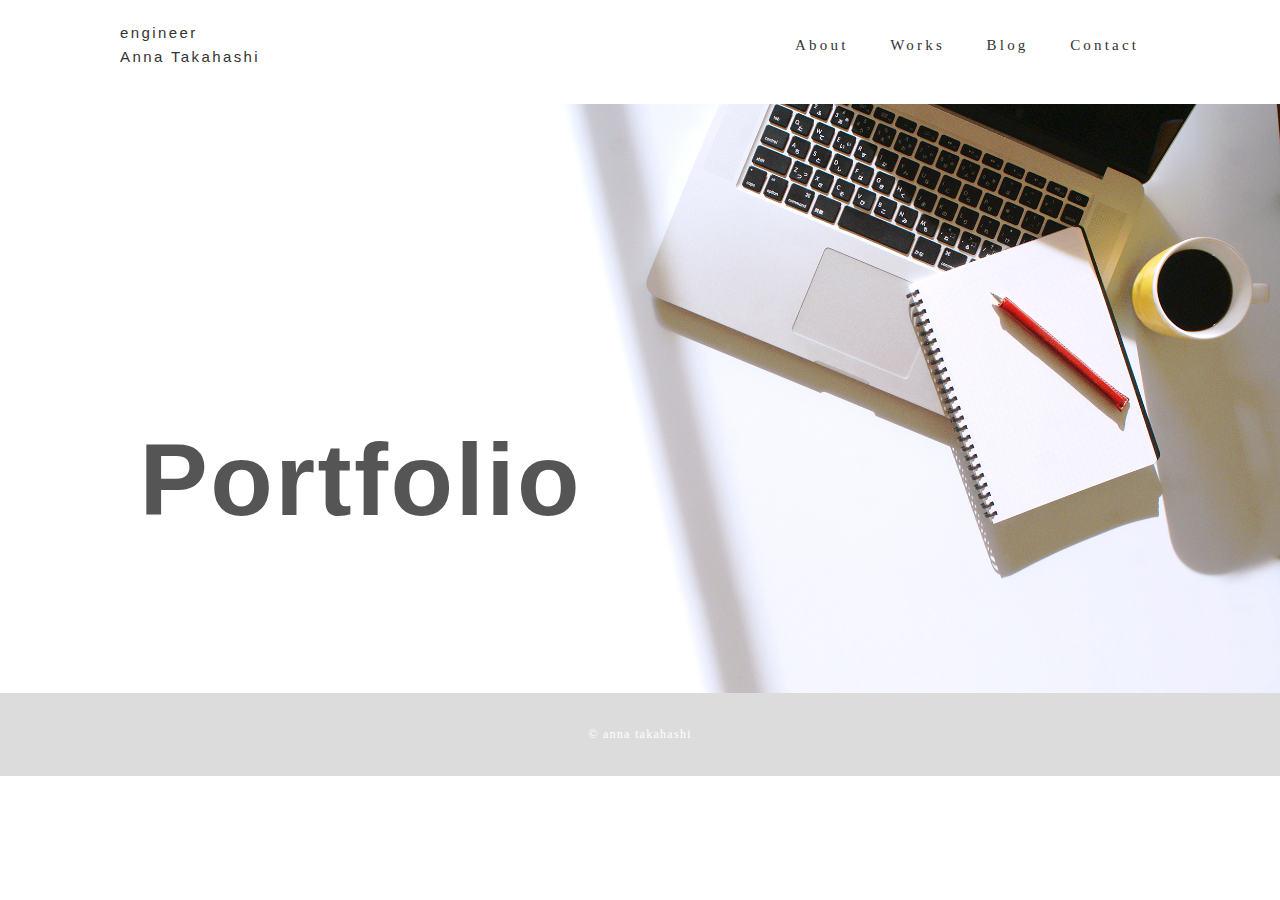
==== commit 273e4414: "行間変更" ====
--- a/index.html
+++ b/index.html
@@ -53,6 +53,7 @@
     </header>
 
 
+
     <!-- Main -->
 
     <div id="main">
--- a/css/mobile.css
+++ b/css/mobile.css
@@ -1,6 +1,6 @@
 
 /* タブレット */
-@media screen and (min-width: 481px){
+@media (max-width: 1020px) and (min-width: 768px) {
  
 .nav-box li a {
   position: relative;
@@ -96,7 +96,7 @@
 
 
 /* スマホレスポンシブ480px */
-@media screen and (max-width:480px){
+@media (max-width: 767px) { 
 
   .sp-main img{
     vertical-align: bottom;
@@ -260,7 +260,7 @@
   max-width: 300px;
   height: auto;
   font-size: 11px;
-  padding: 34px;
+  padding: 28px;
   margin: auto;
   margin-bottom: 60px;
   background: #F2F8FC;
--- a/css/style.css
+++ b/css/style.css
@@ -99,7 +99,7 @@
 }
 
 
-@media screen and (min-width: 769px){ 
+@media screen and (min-width: 961px){ 
 
 
   .nav-box li a {
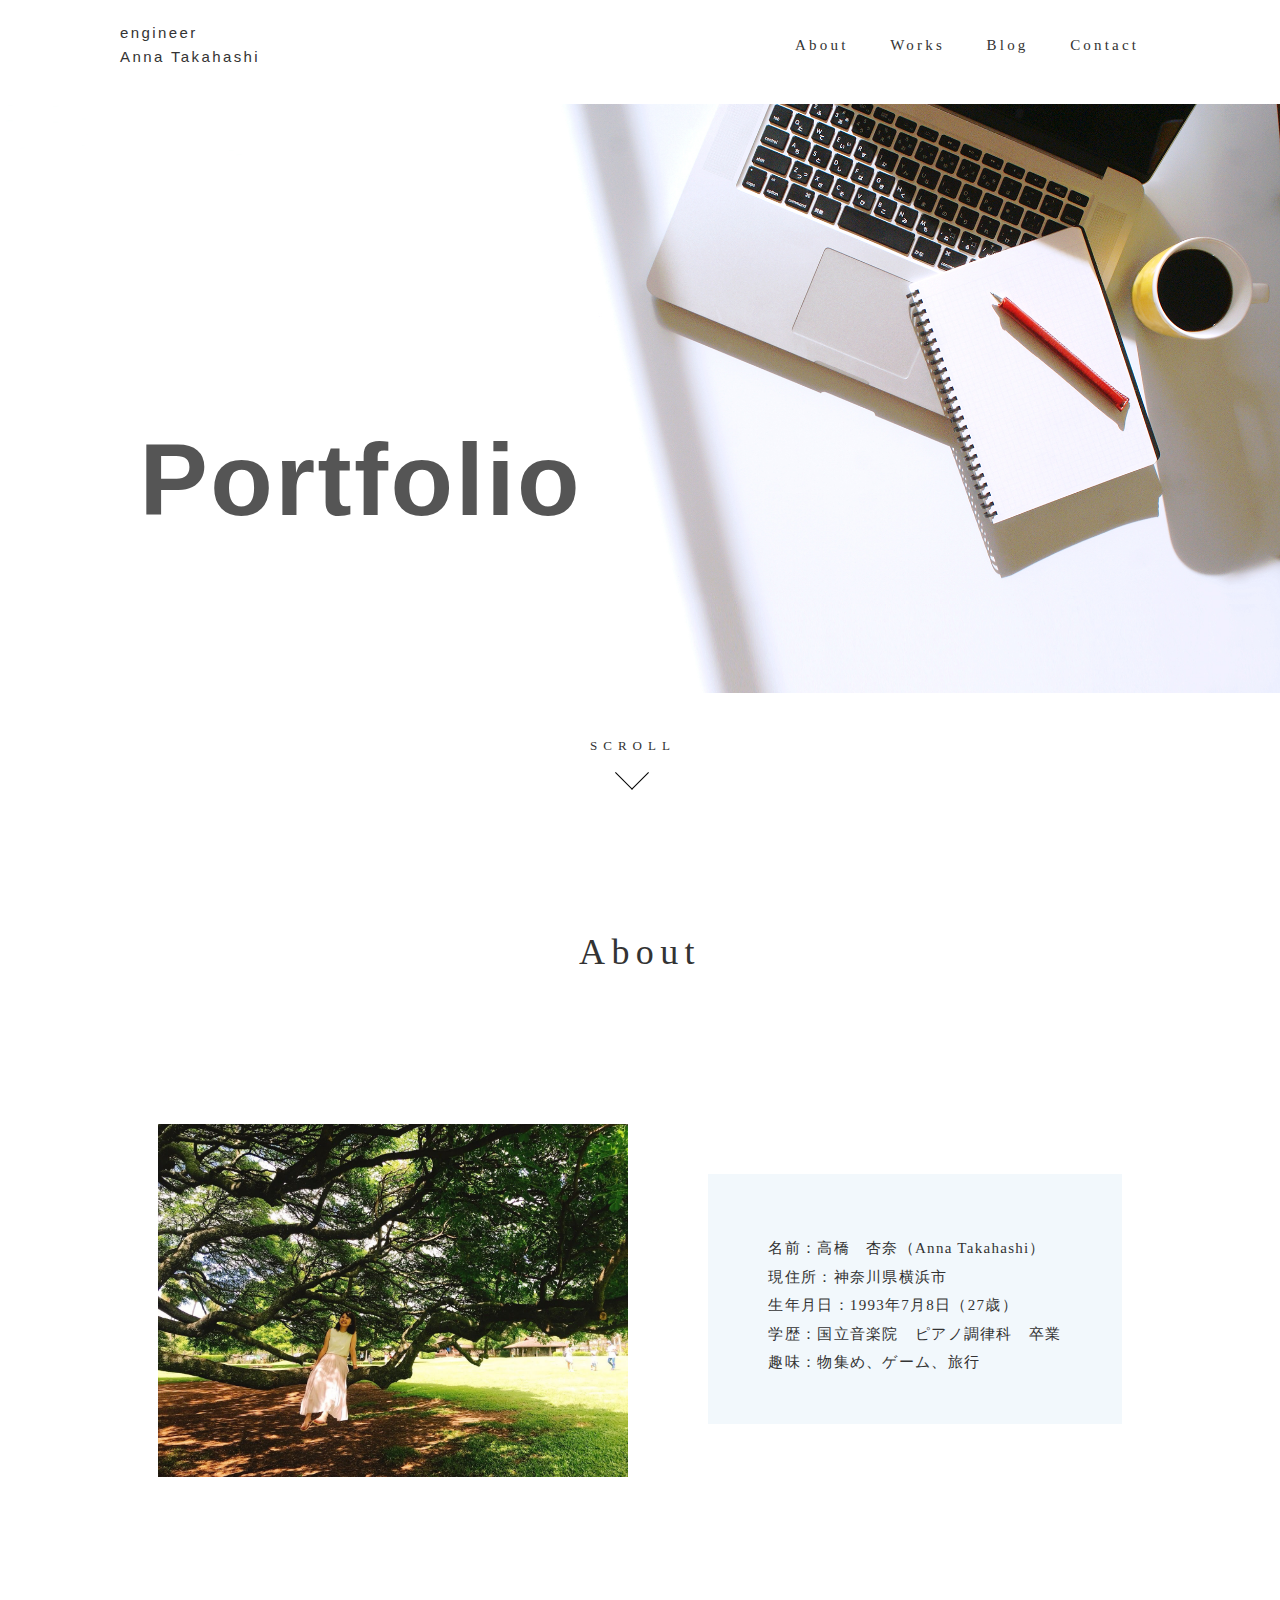
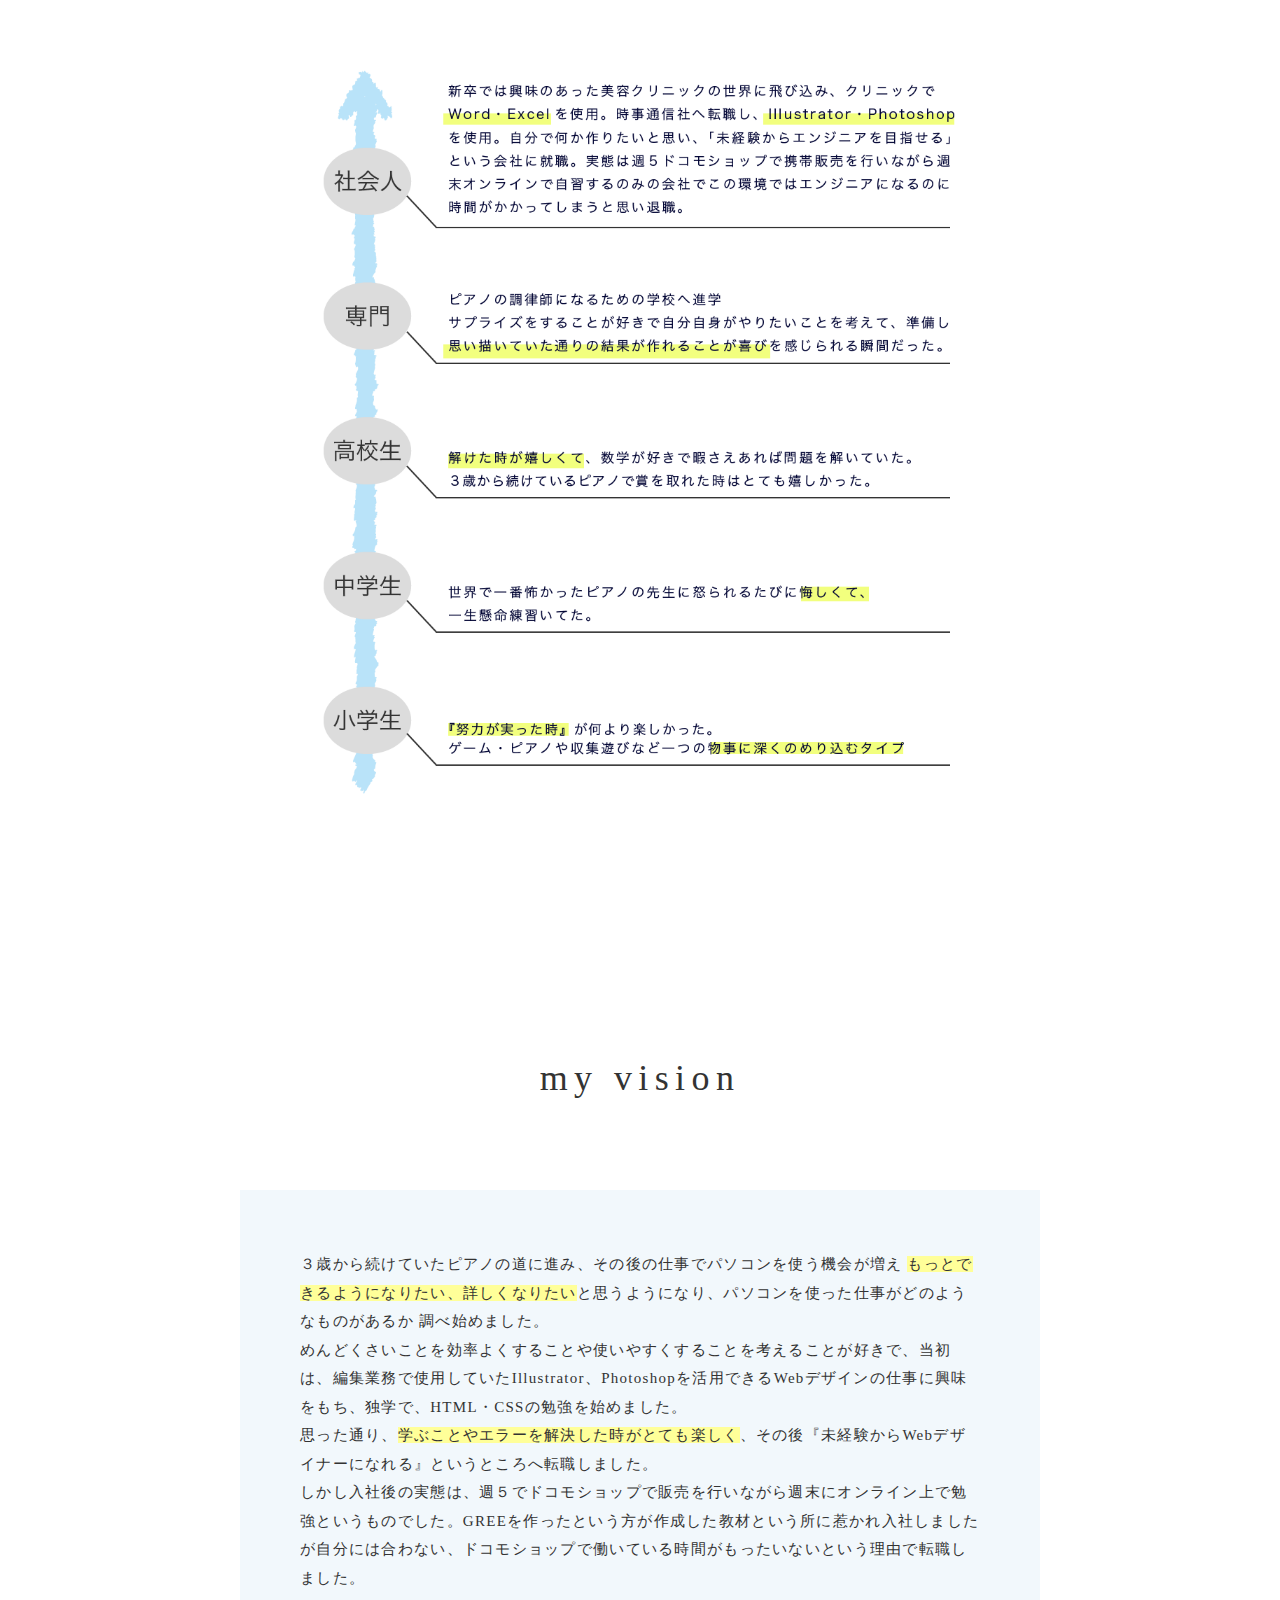
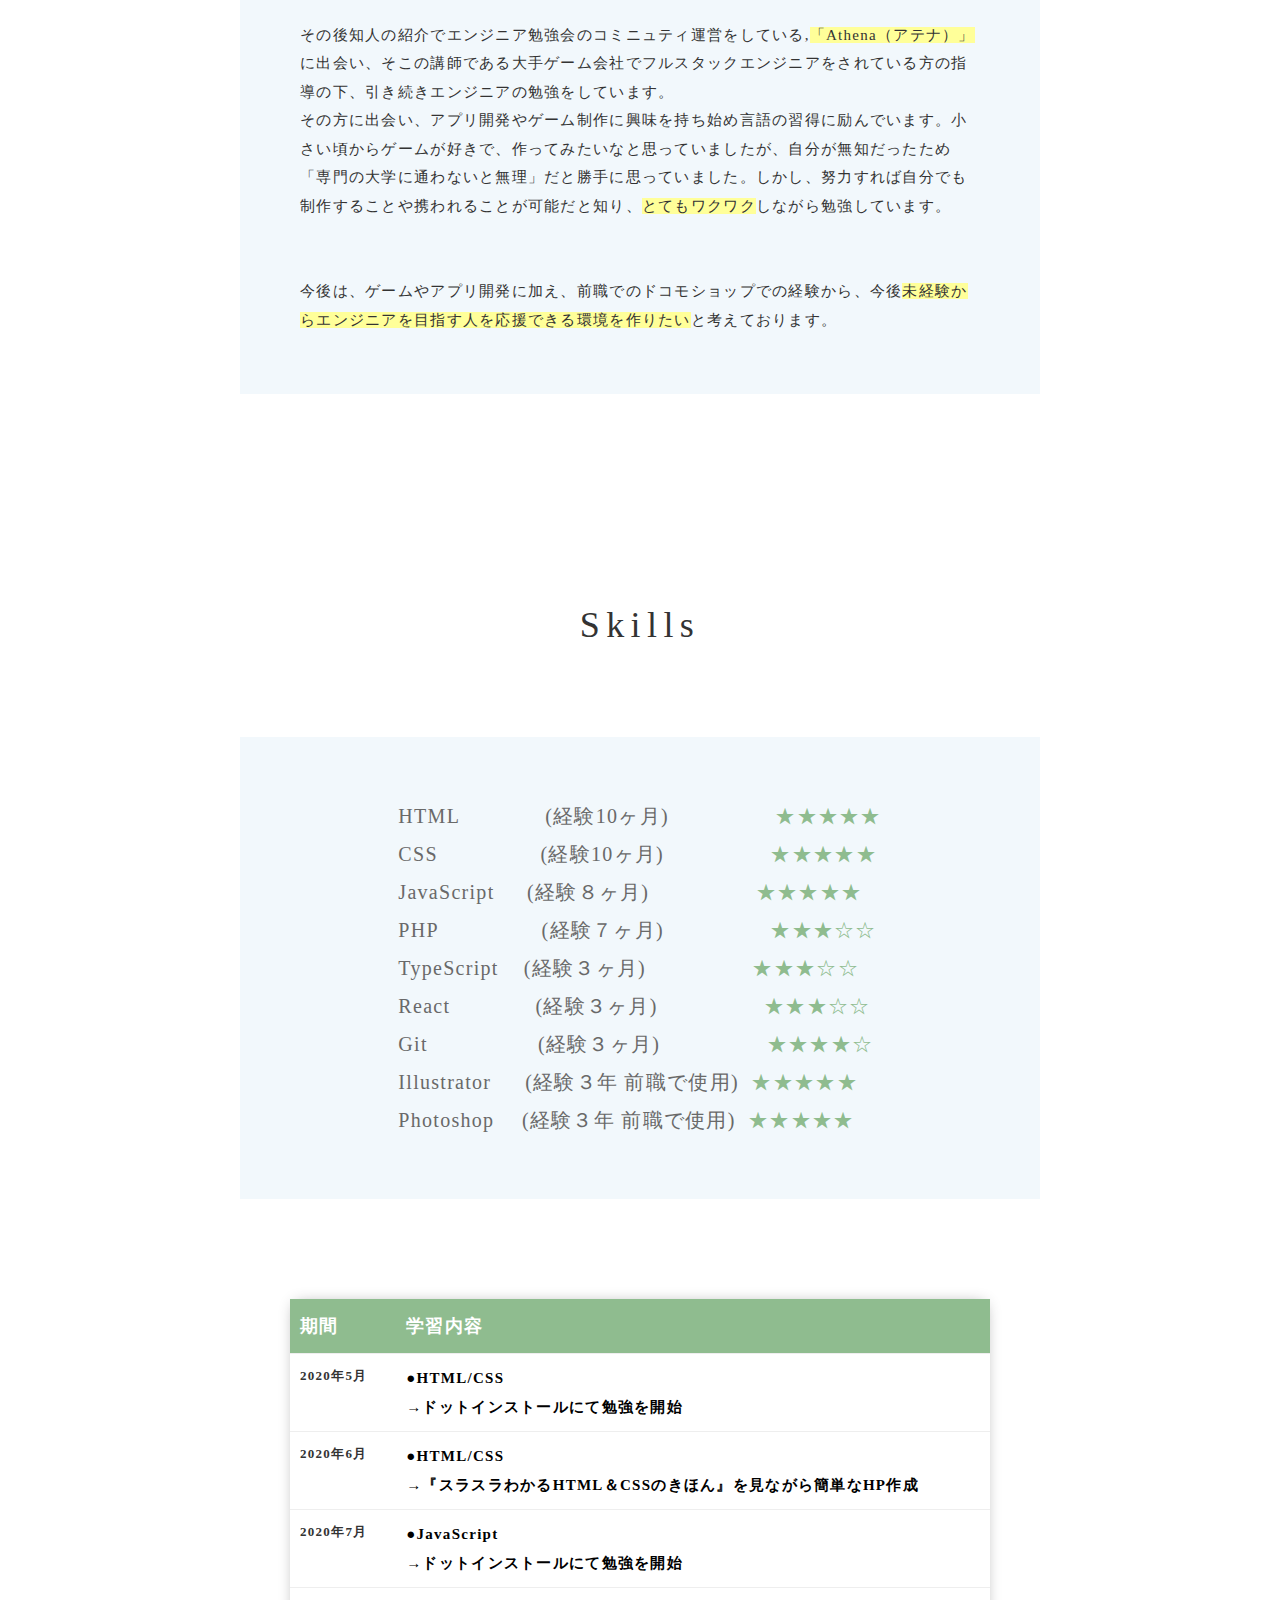
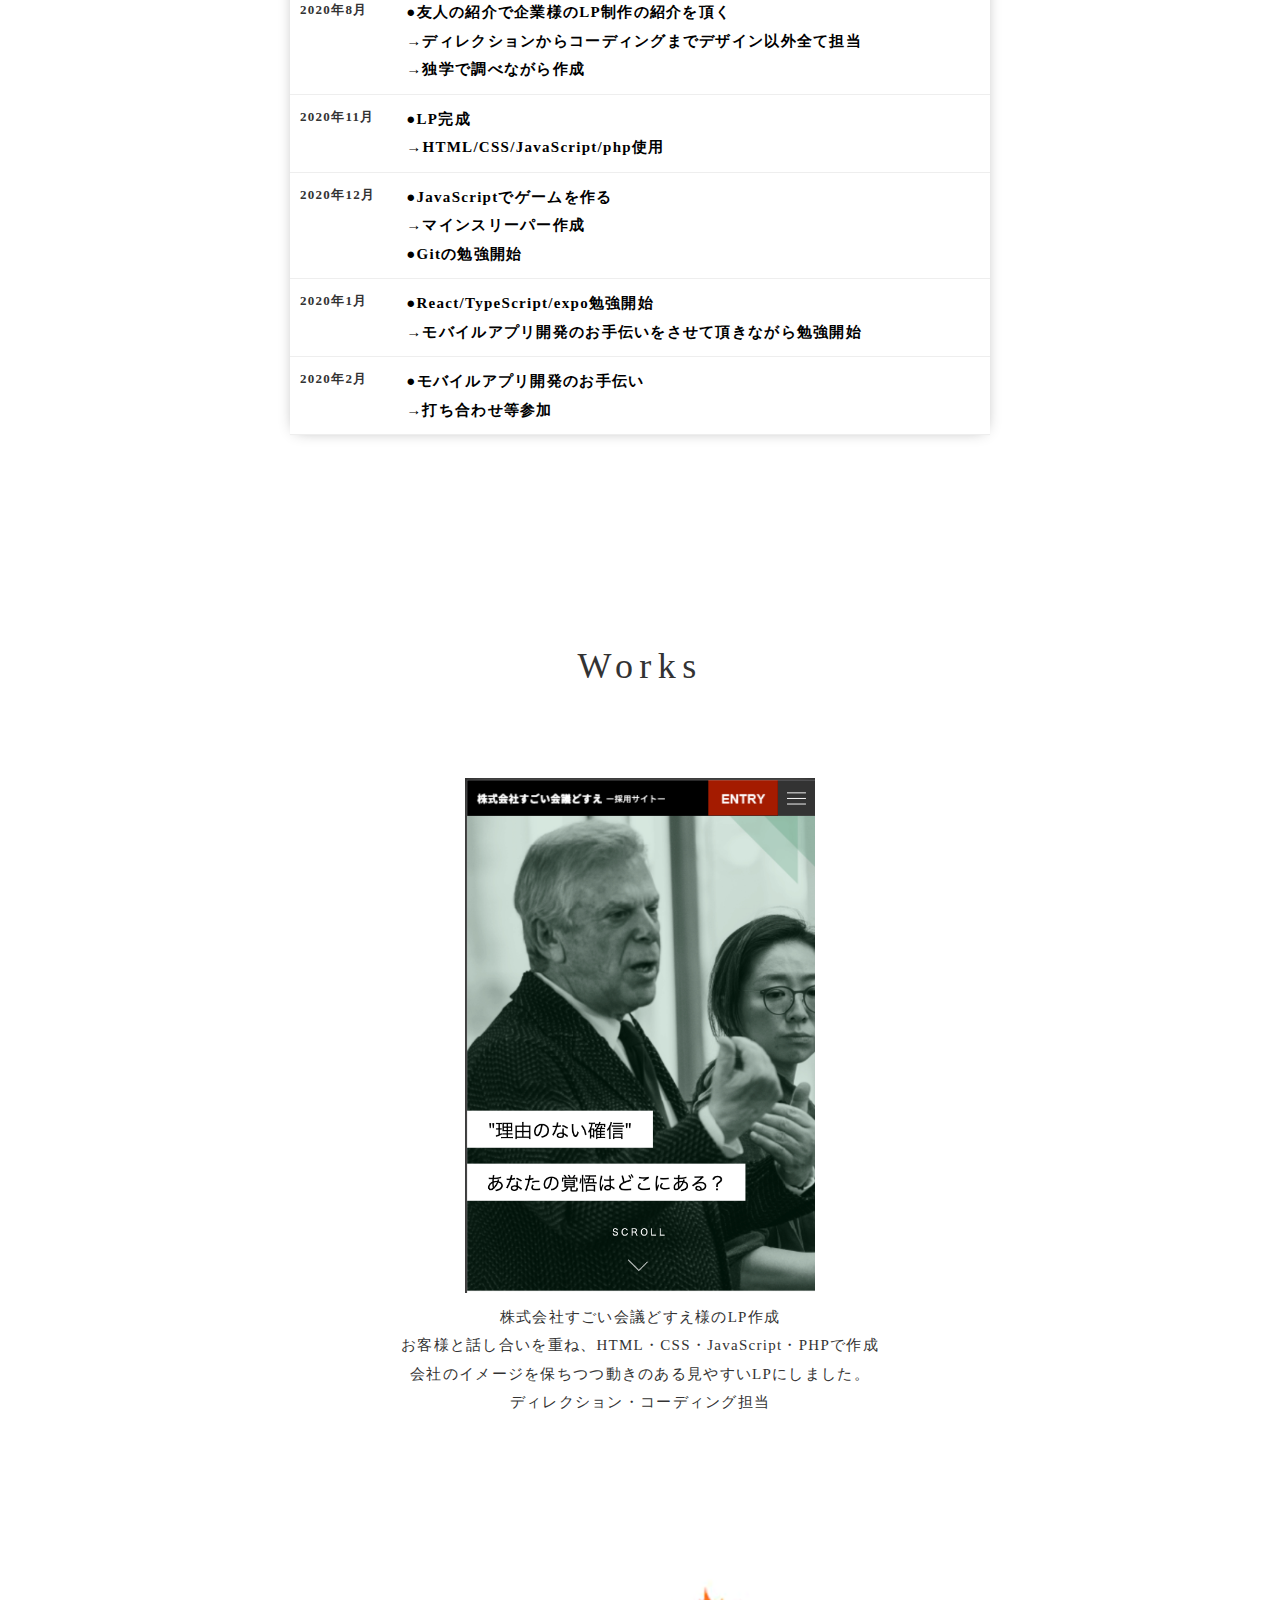
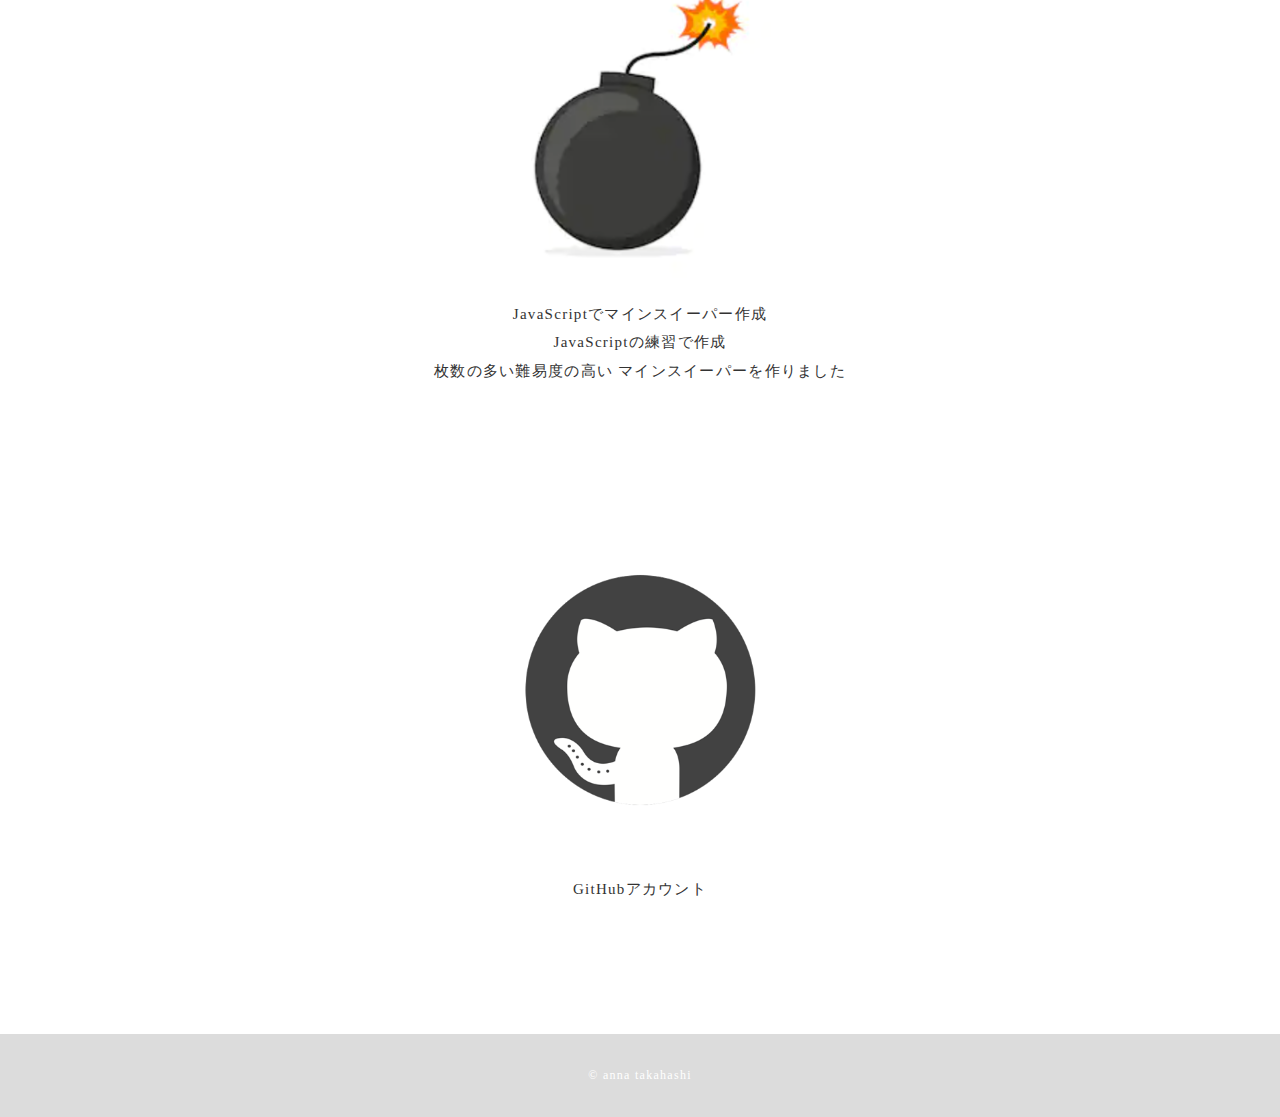
==== commit c3110c76: "lp変更" ====
--- a/index.html
+++ b/index.html
@@ -5,8 +5,8 @@
     <meta name="viewport" content="width=device-width,initial-scale=1.0,minimum-scale=1.0">
     <title>portfolio</title>
     <link rel="stylesheet" href="css/reset.css" />
+    <link rel="stylesheet" href="css/style.css" />
     <link rel="stylesheet" href="css/mobile.css">
-    <link rel="stylesheet" href="css/style.css" />
     
   </head>
   <body>
@@ -17,8 +17,8 @@
             <a href="index.html">engineer <br />Anna Takahashi</a>
           </h1>
           <ul class="pc-menu">
-            <li><a class="pc-nav" href="about.html">About</a></li>
-            <li><a class="pc-nav" href="works.html">Works</a></li>
+            <li><a class="pc-nav" href="#profile">About</a></li>
+            <li><a class="pc-nav" href="#works">Works</a></li>
             <li>
               <a class="pc-nav" href="https://chooopin.hatenablog.com/">Blog</a>
             </li>
@@ -33,8 +33,8 @@
       <nav class="global-nav">
         <ul class="global-nav__list">
           <li class="global-nav__item"><a href="index.html">Top</a></li>
-          <li class="global-nav__item"><a href="about.html">About</a></li>
-          <li class="global-nav__item"><a href="works.html">Works</a></li>
+          <li class="global-nav__item"><a href="#profile">About</a></li>
+          <li class="global-nav__item"><a href="#works">Works</a></li>
           <li class="global-nav__item">
             <a href="https://chooopin.hatenablog.com/" target="blank">Blog</a>
           </li>
@@ -70,8 +70,8 @@
 
     <div class="nav-box-sp">
       <ul class="sc-menu">
-        <li><a class="sc-nav" href="about.html">About</a></li>
-        <li><a class="sc-nav" href="works.html">Works</a></li>
+        <li><a class="sc-nav" href="#profile">About</a></li>
+        <li><a class="sc-nav" href="#works">Works</a></li>
         <li>
           <a class="sc-nav" href="https://chooopin.hatenablog.com/">Blog</a>
         </li>
@@ -80,8 +80,154 @@
         </li>
       </ul>
     </div>
+
+    <div class="scrollDown" >
+      <p>SCROLL</p>
+      <span></span>
+    </div>
+
+
+    <!-- ここからaboutHead -->
+
+    <section id="profile">
+      <div class="wrapper">
+        <h2 class="title">About</h2>
+        <p class="title-sub"></p>
+
+        <div class="profile-flexAll">
+          <div class="profile-image">
+            <img
+              src="img/about.jpg"
+              width="470px"
+              height="auto"
+              alt="プロフィール写真"
+            />
+        </div>
+        <div class="profile-sp">
+          <img src="img/about-sp.png" width="270px"
+          height="auto" alt="プロフィール画像">
+        </div>
+          <div class="profile">
+            <p class="paragraph">
+              名前：高橋　杏奈（Anna Takahashi）<br />現住所：神奈川県横浜市<br />生年月日：1993年7月8日（27歳）<br />学歴：国立音楽院　ピアノ調律科　卒業<br />趣味：物集め、ゲーム、旅行
+            </p>
+          </div>
+          
+        </div>
+      </div>
+    </section>
+    <!-- ここまでaboutHead -->
+
+    <div class="study"><img src="img/upbringing.png" alt="" ></div>
+
+
+     <!-- ここからmyVision -->
+     <h2>my vision</h2>
+     <div class="myVision">
+      <p>
+        ３歳から続けていたピアノの道に進み、その後の仕事でパソコンを使う機会が増え
+        <span>もっとできるようになりたい、詳しくなりたい</span>と思うようになり、パソコンを使った仕事がどのようなものがあるか
+        調べ始めました。<br />めんどくさいことを効率よくすることや使いやすくすることを考えることが好きで、当初は、編集業務で使用していたIllustrator、Photoshopを活用できるWebデザインの仕事に興味をもち、独学で、HTML・CSSの勉強を始めました。<br />思った通り、<span>学ぶことやエラーを解決した時がとても楽しく</span>、その後『未経験からWebデザイナーになれる』というところへ転職しました。<br />しかし入社後の実態は、週５でドコモショップで販売を行いながら週末にオンライン上で勉強というものでした。GREEを作ったという方が作成した教材という所に惹かれ入社しましたが自分には合わない、ドコモショップで働いている時間がもったいないという理由で転職しました。<br /><br />
+        その後知人の紹介でエンジニア勉強会のコミニュティ運営をしている,<span>「Athena（アテナ）」</span>に出会い、そこの講師である大手ゲーム会社でフルスタックエンジニアをされている方の指導の下、引き続きエンジニアの勉強をしています。<br />
+        その方に出会い、アプリ開発やゲーム制作に興味を持ち始め言語の習得に励んでいます。小さい頃からゲームが好きで、作ってみたいなと思っていましたが、自分が無知だったため「専門の大学に通わないと無理」だと勝手に思っていました。しかし、努力すれば自分でも制作することや携われることが可能だと知り、<span>とてもワクワク</span>しながら勉強しています。
+        <br /><br /><br />
+        今後は、ゲームやアプリ開発に加え、前職でのドコモショップでの経験から、今後<span>未経験からエンジニアを目指す人を応援できる環境を作りたい</span>と考えております。
+
+      </p>
+    </div>
+    <!-- ここからskilis -->
+    <h2>Skills</h2>
+
+    <div class="skill">
+      <div class="skills">
+        <p>
+          HTML&emsp;&emsp;&emsp;&emsp;(経験10ヶ月)&emsp;&emsp;&emsp;&emsp;&emsp;<span>★★★★★</span><br />
+          CSS&emsp;&emsp;&emsp;&emsp;&ensp;&nbsp;(経験10ヶ月)&emsp;&emsp;&emsp;&emsp;&emsp;<span>★★★★★</span><br />
+          JavaScript&emsp;&ensp;(経験８ヶ月)&emsp;&emsp;&emsp;&emsp;&emsp;<span>★★★★★</span><br />
+          PHP&emsp;&emsp;&emsp;&emsp;&nbsp;&ensp;(経験７ヶ月)&emsp;&emsp;&emsp;&emsp;&emsp;<span>★★★☆☆</span><br />
+          TypeScript&nbsp;&nbsp;&nbsp;&nbsp;(経験３ヶ月)&emsp;&emsp;&emsp;&emsp;&emsp;<span>★★★☆☆</span><br />
+          React&emsp;&emsp;&emsp;&emsp;(経験３ヶ月)&emsp;&emsp;&emsp;&emsp;&emsp;<span>★★★☆☆</span><br />
+          Git&emsp;&emsp;&emsp;&emsp;&nbsp;&nbsp;&nbsp;&nbsp;(経験３ヶ月)&emsp;&emsp;&emsp;&emsp;&emsp;<span>★★★★☆</span><br />
+          Illustrator&emsp;&nbsp;&nbsp;(経験３年 前職で使用)&nbsp;&nbsp;<span>★★★★★</span><br />
+          Photoshop&emsp;&nbsp;(経験３年 前職で使用)&nbsp;&nbsp;<span>★★★★★</span><br />
+        </p>
+      </div> 
+    </div>
+    <table>
+      <thead>
+          <tr>
+              <th scope="col">期間</th>
+              <th scope="col">学習内容</th>
+          </tr>
+      </thead>
+      <tbody>
+          <tr>
+              <th>2020年5月</th>
+              <td data-label="学習内容" class="txt">●HTML/CSS<br >→ドットインストールにて勉強を開始</td>
+          </tr>
+          <tr>
+              <th>2020年6月</th>
+              <td data-label="学習内容" class="txt">●HTML/CSS<br >→『スラスラわかるHTML＆CSSのきほん』を見ながら簡単なHP作成</td>
+          </tr>
+          <tr>
+              <th>2020年7月</th>
+              <td data-label="学習内容" class="txt">●JavaScript<br >→ドットインストールにて勉強を開始</td>
+          </tr>
+        <tr>
+              <th>2020年8月</th>
+              <td data-label="学習内容" class="txt">●友人の紹介で企業様のLP制作の紹介を頂く<br >→ディレクションからコーディングまでデザイン以外全て担当<br >→独学で調べながら作成</td>
+          </tr>
+          <tr>
+              <th>2020年11月</th>
+              <td data-label="学習内容" class="txt">●LP完成<br >→HTML/CSS/JavaScript/php使用</td>
+          </tr>
+          <tr>
+              <th>2020年12月</th>
+              <td data-label="学習内容" class="txt">●JavaScriptでゲームを作る<br >→マインスリーパー作成<br >●Gitの勉強開始</td>
+          </tr>
+        <tr>
+              <th>2020年1月</th>
+              <td data-label="学習内容" class="txt">●React/TypeScript/expo勉強開始<br >→モバイルアプリ開発のお手伝いをさせて頂きながら勉強開始</td>
+          </tr>
+          <tr>
+              <th>2020年2月</th>
+              <td data-label="学習内容" class="txt">●モバイルアプリ開発のお手伝い<br >→打ち合わせ等参加</td>
+          </tr>
+          <tr>
+          </tr>
+      </tbody>
+  </table>   
+
     
 
+    <!-- ここからWorks -->
+    <div id="works">
+    <div class="work">
+      <h2>Works</h2>
+
+      <div class="work1">
+        <a href="https://chopin78.github.io/sugoikaigi/"
+          ><img src="img/sugoi.png" alt="すごい会議"
+        /></a>
+        <p>株式会社すごい会議どすえ様のLP作成<br >お客様と話し合いを重ね、HTML・CSS・JavaScript・PHPで作成
+          <br >会社のイメージを保ちつつ動きのある見やすいLPにしました。<br >ディレクション・コーディング担当</p>
+      </div>
+
+      <div class="work1">
+        <a href="https://chopin78.github.io/mine/"
+          ><img src="img/main.png" alt="マインスイーパー"
+        /></a>
+        <p>JavaScriptでマインスイーパー作成<br >JavaScriptの練習で作成<br >枚数の多い難易度の高い
+          マインスイーパーを作りました</p>
+      </div>
+      <div class="work1">
+        <a href="https://github.com/chopin78"
+          ><img src="img/github.png" alt="ギットハブ"
+        /></a>
+        <p>GitHubアカウント</p>
+      </div>
+    </div>
+ </div>
     <!-- Footer -->
     <footer class="footer">
       <p>&copy; anna takahashi</p>
--- a/css/style.css
+++ b/css/style.css
@@ -4,7 +4,7 @@
   display: block;
   background-color: #fff;
   font-size: 15px;
-  font-family: '游ゴシック','YuGothic','ヒラギノ角ゴ ProN W3','メイリオ','Meiryo','sans-serif';
+  font-family: 'ヒラギノ角ゴ ProN W3','メイリオ','Meiryo','sans-serif';
   line-height: 1.9;
   letter-spacing: 0.08rem;
   font-weight: normal;
@@ -69,6 +69,74 @@
 
 .nav-box li a:active {
   opacity: 0.5;
+}
+
+
+.scrollDown {
+  position: relative;
+  top: 50px;
+  left: 50%;
+  z-index: 2;
+  display: inline-block;
+  -webkit-transform: translate(0, -50%);
+  transform: translate(0, -50%);
+  text-decoration: none;
+  padding-top: 0px;
+}
+
+.scrollDown p {
+  font-size: 13px;
+  margin-left: -50px;
+  letter-spacing: 6px;
+}
+
+.scrollDown span {
+  position: absolute;
+  top: 50;
+  left: 50%;
+  width: 24px;
+  height: 24px;
+  margin-top: 3px;
+  margin-left: -38px;
+  border-left: 1px solid black;
+  border-bottom: 1px solid black;
+  -webkit-transform: rotate(-45deg);
+  transform: rotate(-45deg);
+  -webkit-animation: sdb 1.5s infinite;
+  animation: sdb 1.5s infinite;
+  box-sizing: border-box;
+}
+
+@-webkit-keyframes sdb {
+  0% {
+    -webkit-transform: rotate(-45deg) translate(0, 0);
+    opacity: 0;
+  }
+
+  50% {
+    opacity: 1;
+  }
+
+  100% {
+    -webkit-transform: rotate(-45deg) translate(-20px, 20px);
+    opacity: 0;
+  }
+}
+
+@keyframes sdb {
+  0% {
+    transform: rotate(-45deg) translate(0, 0);
+    opacity: 0;
+  }
+
+  50% {
+    opacity: 1;
+  }
+
+  100% {
+    transform: rotate(-45deg) translate(-20px, 20px);
+    opacity: 0;
+  }
 }
 
 
@@ -161,6 +229,7 @@
 h2{
   font-size: 36px;
   font-weight: normal;
+  margin-top: 150px;
   letter-spacing: .4rem;
   line-height: 1.2;
   padding-top: 60px;
@@ -179,19 +248,41 @@
 
 .profile {
   max-width: 500px;
-  height: auto;
+  height: 250px;
   padding: 60px;
   margin-left: 80px;
   margin-right: auto;
+  margin-top: 110px;
   background: #F2F8FC;
  
 }
 .profile-image {
   margin-left: auto;
-  margin-top: 50px;
+  margin-top: 60px;
   margin-bottom: 50px;
 }
 
+.study{
+  max-width: 700px;
+  height: auto;
+  margin-left: auto;
+  margin-right: auto;
+}
+
+
+.myVision{
+  max-width: 800px;
+  height: auto;
+  padding: 60px;
+  margin-left: auto;
+  margin-right:auto;
+  margin-bottom: 100px;
+  background: #F2F8FC;
+}
+
+.myVision p span {
+  background-color: #ff9;
+}
 
 .skill{
   max-width: 800px;
@@ -204,14 +295,57 @@
 }
 
 .skills{
-  font-size: 30px;
+  font-size: 20px;
   text-align: center;
   color: #696969;
 }
 
+.skills p {
+  display: inline-block;
+  text-align: left;
+}
+
 .skills span{
   color: #8fbc8f;
 }
 
-}
-
+
+table {
+  /* border-collapse: collapse; */
+  margin: 0 auto;
+  padding: 0;
+  width: 700px;
+      box-shadow: 0 0 15px -6px #00000073;
+}
+table tr {
+  background-color: #fff;
+}
+table tbody tr:hover{
+  background-color: #fffae9;
+}
+table th,
+table td {
+  padding: 10px ;
+  border-bottom: 1px solid #eee;
+}
+table thead th {
+    font-size: 18px;
+    padding: 10px;
+}
+table thead tr{
+  background-color: #8fbc8f;
+  color:#fff;
+}
+table tbody th {
+  text-align: left;
+  font-size: 13px;
+}
+
+.txt{
+  text-align: left;
+  color: #000;
+  font-weight: bold;
+}
+
+}
+
--- a/css/mobile.css
+++ b/css/mobile.css
@@ -241,6 +241,26 @@
 .nav-box-sp li a:active {
     opacity: 0.5;
   }
+
+
+
+.scrollDown p {
+  font-size: 8px;
+  margin-left: -30px;
+  letter-spacing: 6px;
+}
+
+.scrollDown span {
+  position: absolute;
+  top: 50;
+  left: 50%;
+  width: 14px;
+  height: 14px;
+  margin-top: 3px;
+  margin-left: -30px;
+  
+}
+
   
  /* ここからabout */
 
@@ -250,14 +270,14 @@
   font-weight: normal;
   letter-spacing: .4rem;
   line-height: 1.2;
-  padding-top: 30px;
+  padding-top: 120px;
   margin-bottom: 20px;
   font-family: 'Unna',serif;
   text-align: center;
 }
 
 .profile {
-  max-width: 300px;
+  max-width: 330px;
   height: auto;
   font-size: 11px;
   padding: 28px;
@@ -276,11 +296,17 @@
   margin-bottom: 30px;
 }
 
+.study{
+  max-width: 50px;
+  height: auto;
+  margin-left: auto;
+  margin-right: auto;
+}
 
 .skill{
-  max-width: 300px;
-  height: auto;
-  padding: 30px;
+  max-width: 330px;
+  height: auto;
+  padding: 20px;
   margin-left: auto;
   margin-right:auto;
   margin-bottom: 100px;
@@ -288,7 +314,7 @@
 }
 
 .skills{
-  font-size: 13px;
+  font-size: 11px;
   text-align: center;
   color: #696969;
 }
@@ -297,4 +323,83 @@
   color: #8fbc8f;
 }
 
+.myVision{
+  max-width: 800px;
+  height: auto;
+  padding: 60px;
+  margin-left: auto;
+  margin-right:auto;
+  margin-bottom: 100px;
+  background: #F2F8FC;
+}
+
+.myVision p span {
+  background-color: #ff9;
+}
+
+.skill{
+  max-width: 800px;
+  height: auto;
+  padding: 60px;
+  margin-left: auto;
+  margin-right:auto;
+  margin-bottom: 100px;
+  background: #F2F8FC;
+}
+
+.skills{
+  font-size: 20px;
+  text-align: center;
+  color: #696969;
+}
+
+.skills p {
+  display: inline-block;
+  text-align: left;
+}
+
+.skills span{
+  color: #8fbc8f;
+}
+
+
+table {
+  /* border-collapse: collapse; */
+  margin: 0 auto;
+  padding: 0;
+  width: 250px;
+      box-shadow: 0 0 15px -6px #00000073;
+}
+table tr {
+  background-color: #fff;
+}
+table tbody tr:hover{
+  background-color: #fffae9;
+}
+table th,
+table td {
+  padding: 10px ;
+  border-bottom: 1px solid #eee;
+}
+table thead th {
+    font-size: 18px;
+    padding: 10px;
+}
+table thead tr{
+  background-color: #8fbc8f;
+  color:#fff;
+}
+table tbody th {
+  text-align: left;
+  font-size: 13px;
+}
+
+.txt{
+  text-align: left;
+  color: #000;
+  font-weight: bold;
+}
+
+
+
 }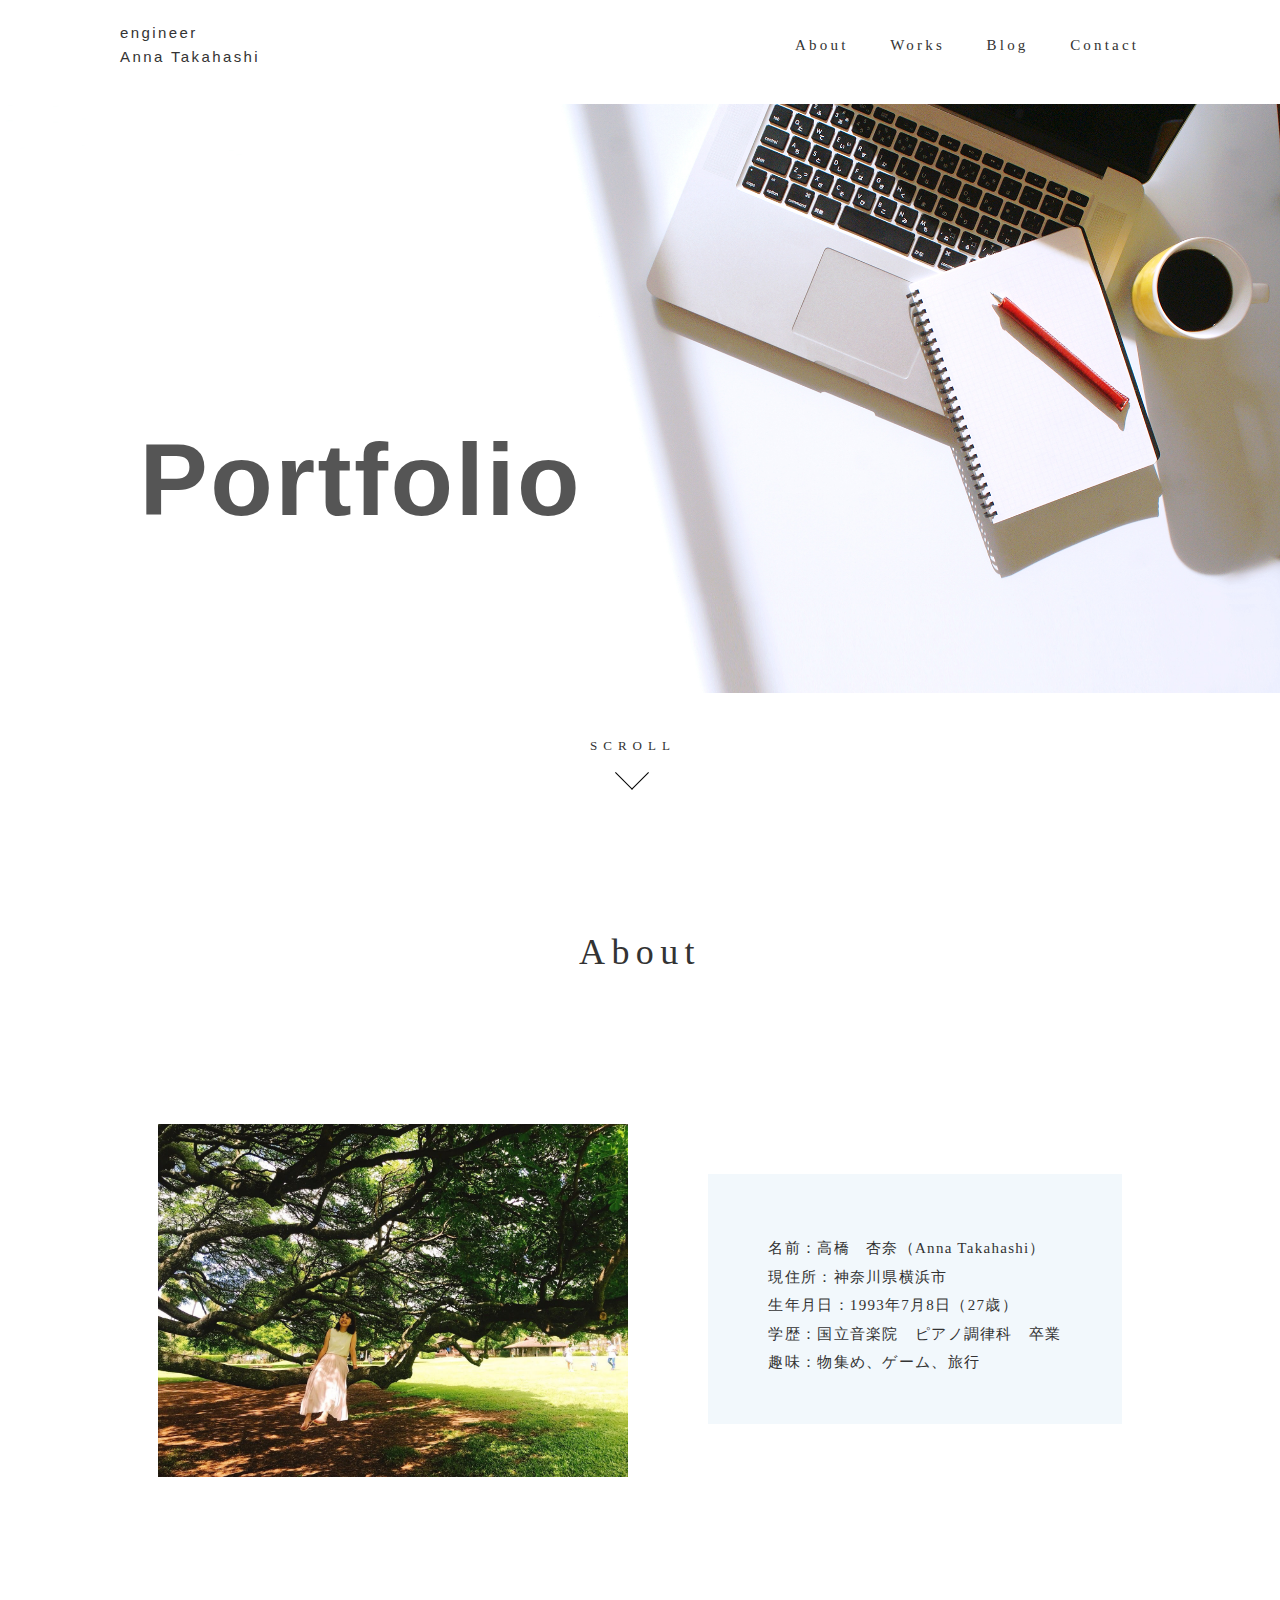
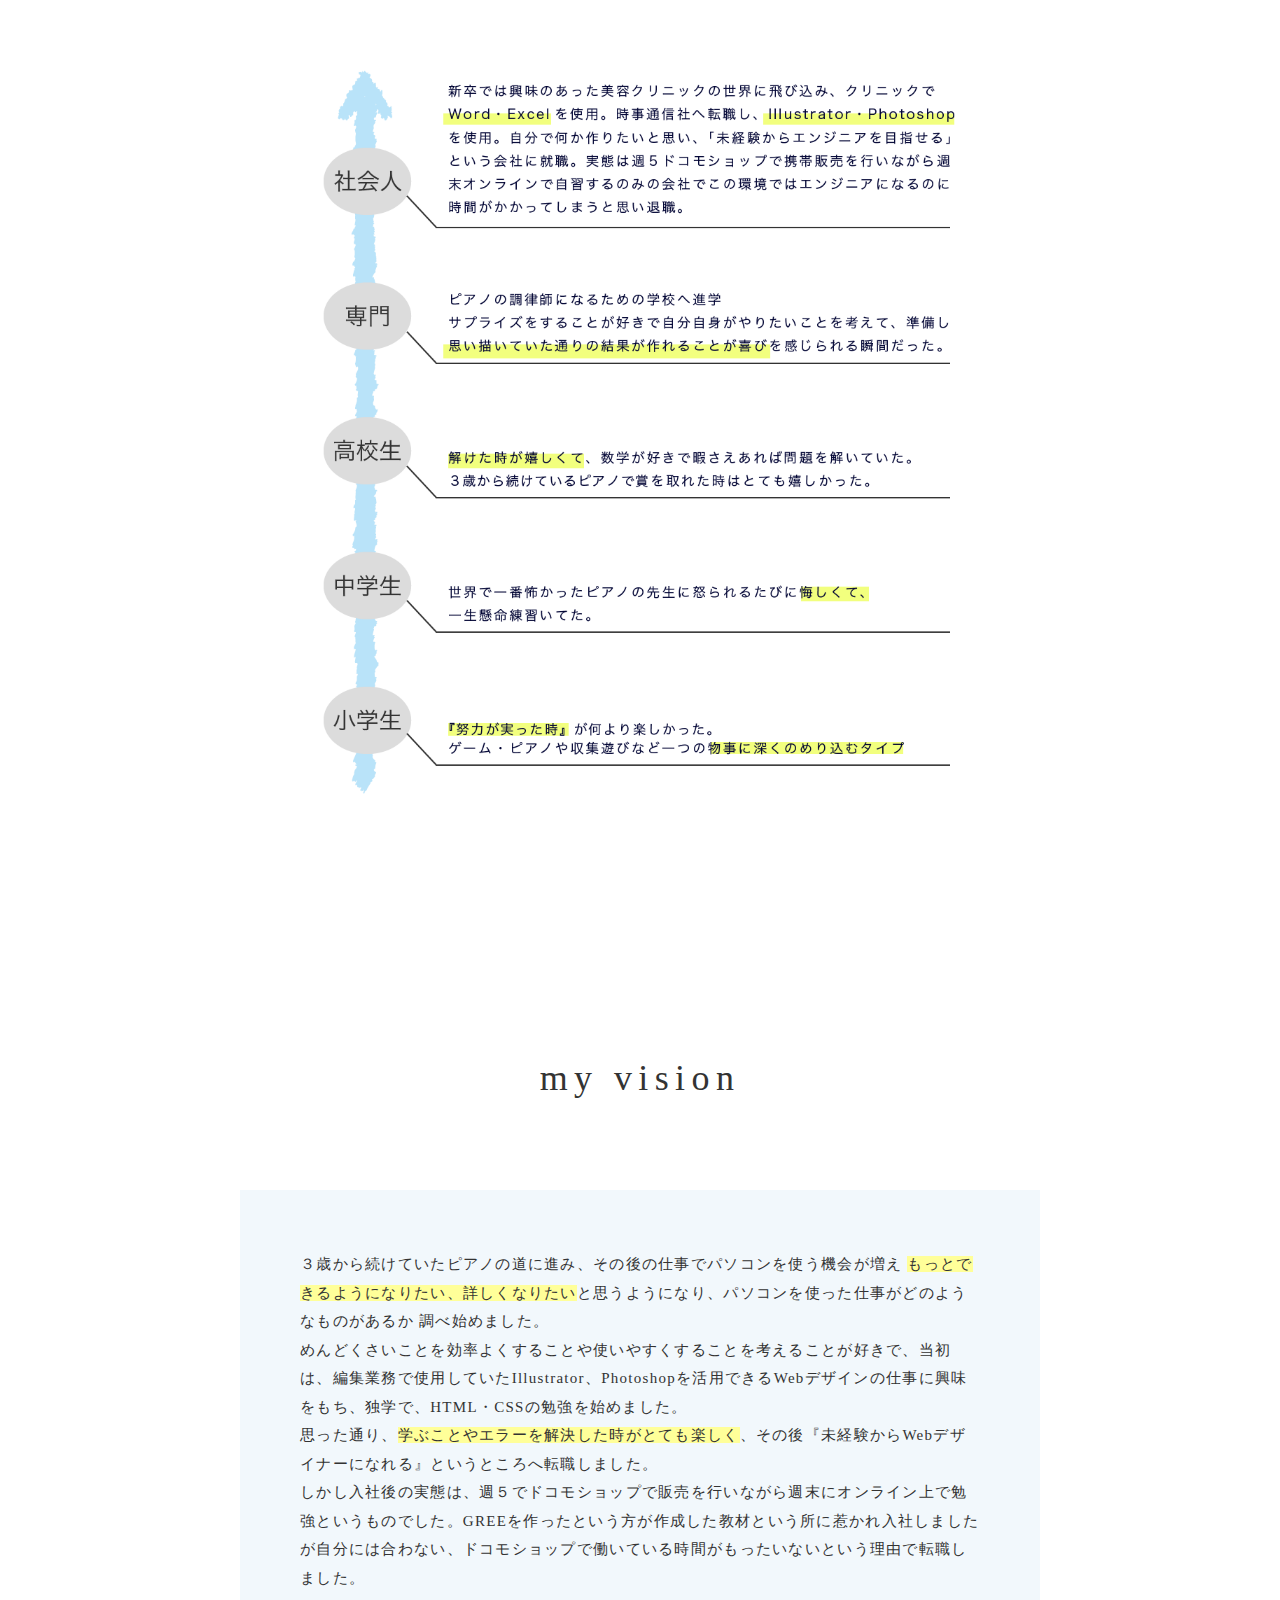
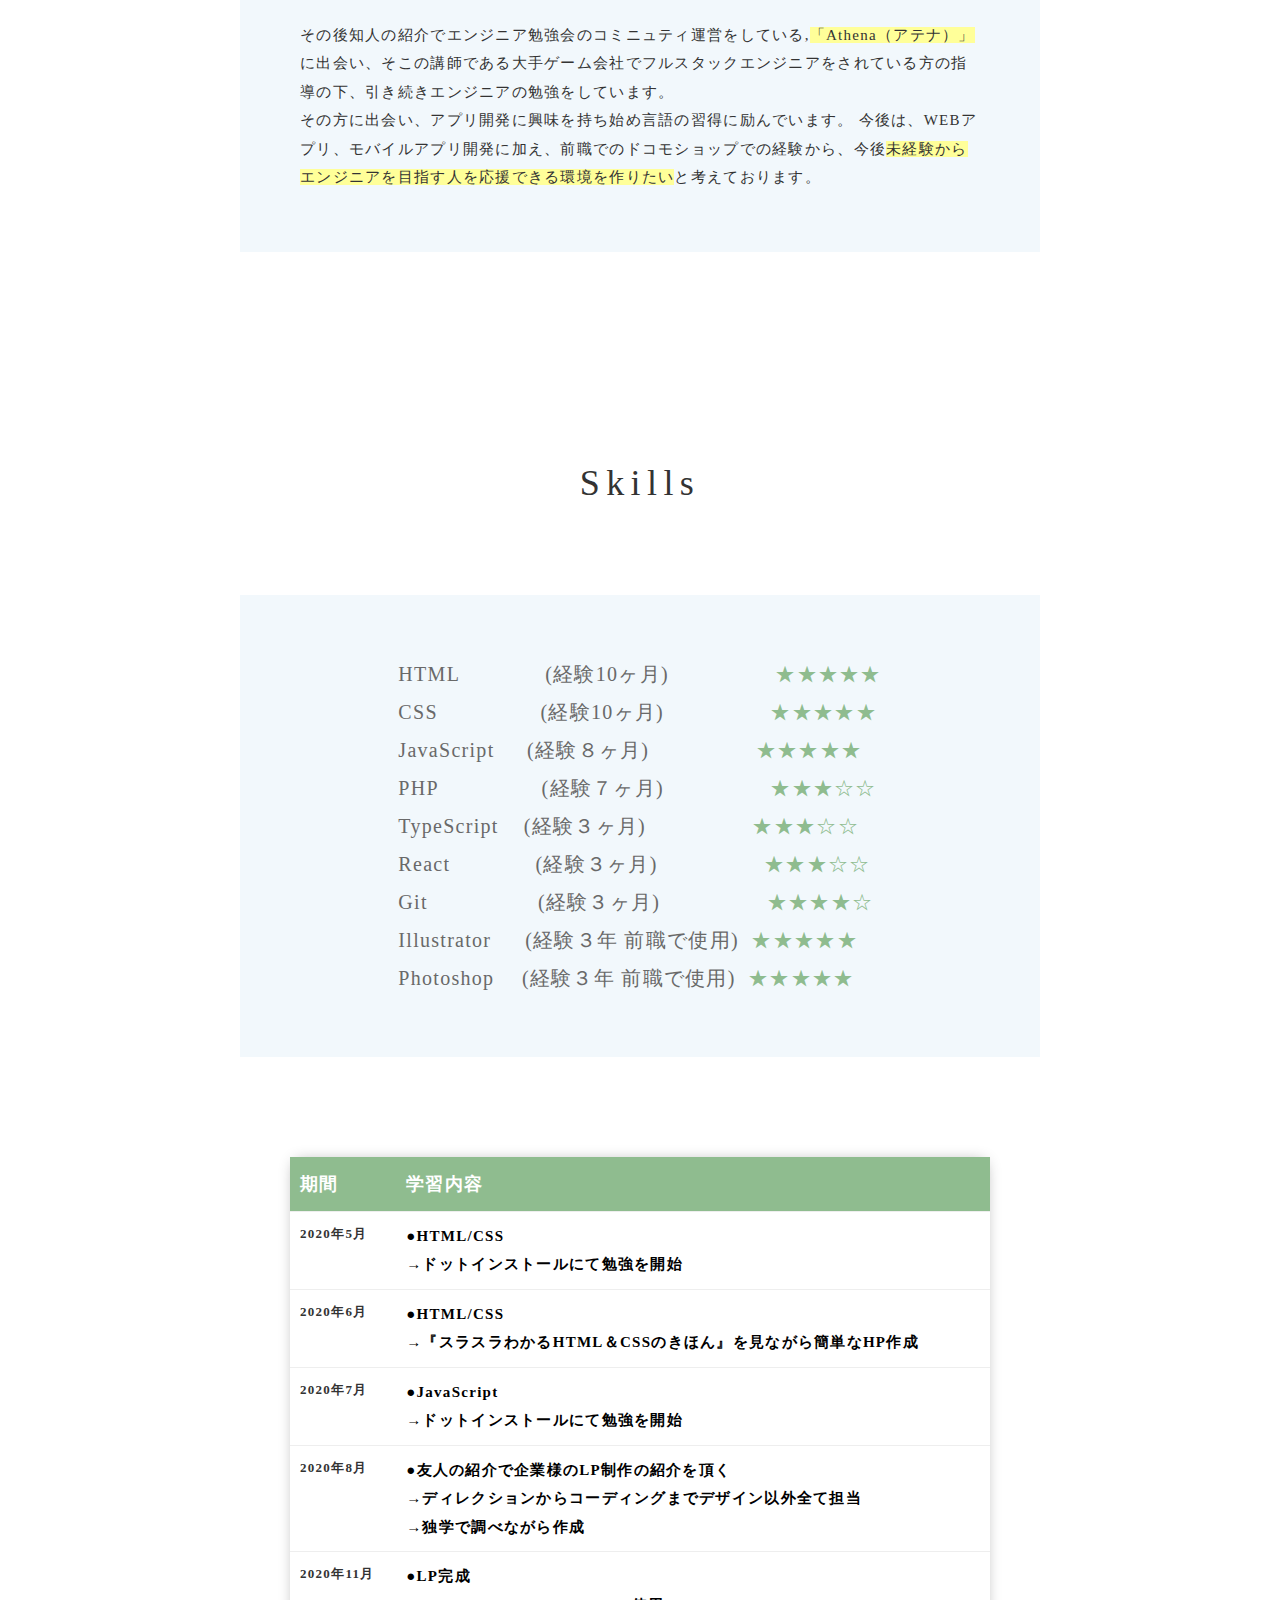
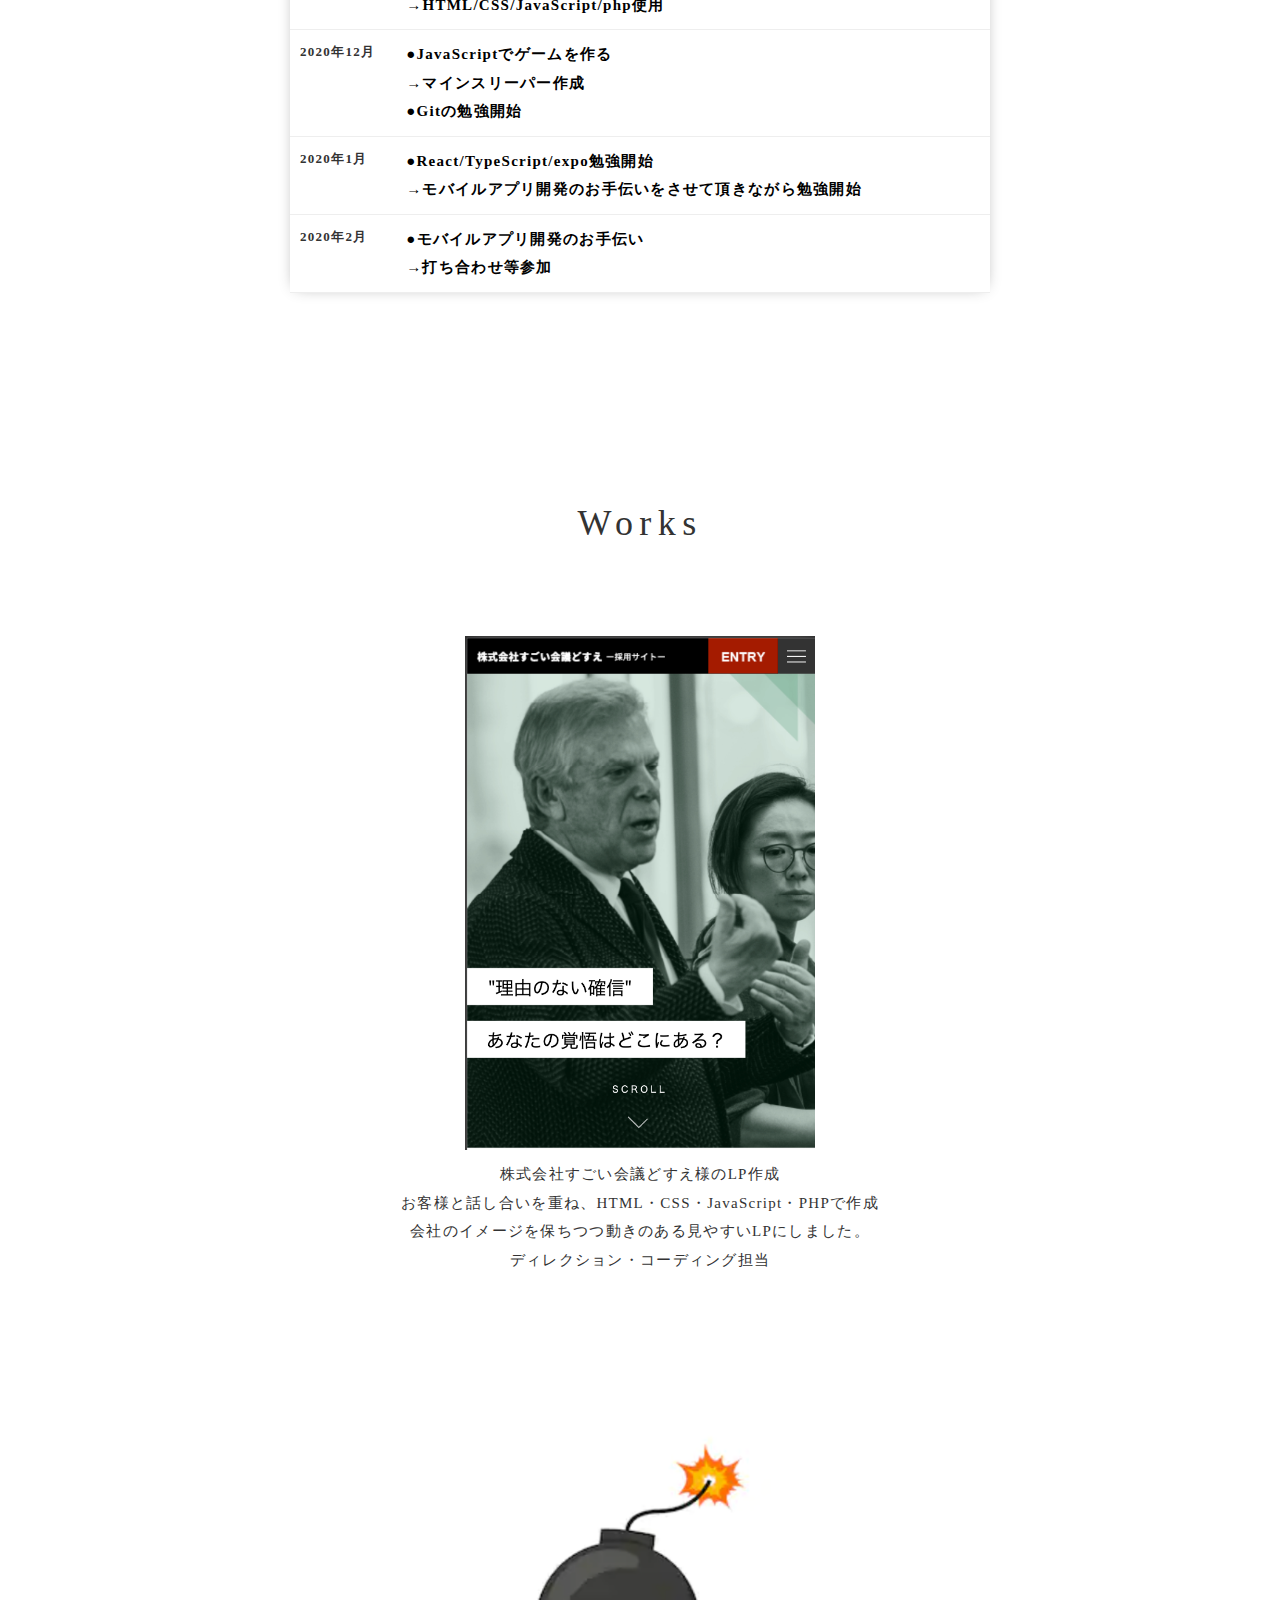
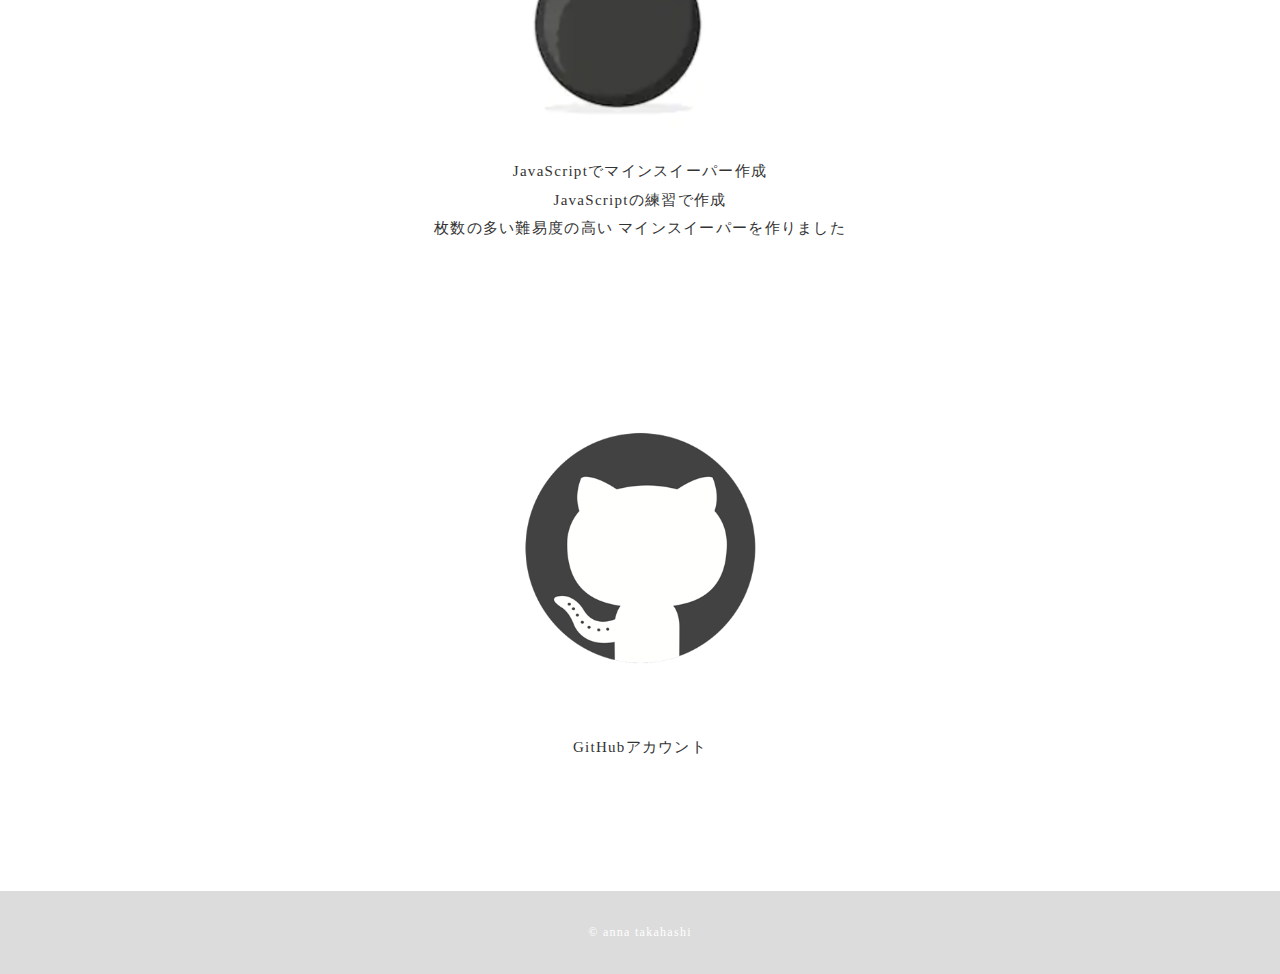
==== commit 38cfc72e: "文章変更" ====
--- a/index.html
+++ b/index.html
@@ -129,9 +129,8 @@
         <span>もっとできるようになりたい、詳しくなりたい</span>と思うようになり、パソコンを使った仕事がどのようなものがあるか
         調べ始めました。<br />めんどくさいことを効率よくすることや使いやすくすることを考えることが好きで、当初は、編集業務で使用していたIllustrator、Photoshopを活用できるWebデザインの仕事に興味をもち、独学で、HTML・CSSの勉強を始めました。<br />思った通り、<span>学ぶことやエラーを解決した時がとても楽しく</span>、その後『未経験からWebデザイナーになれる』というところへ転職しました。<br />しかし入社後の実態は、週５でドコモショップで販売を行いながら週末にオンライン上で勉強というものでした。GREEを作ったという方が作成した教材という所に惹かれ入社しましたが自分には合わない、ドコモショップで働いている時間がもったいないという理由で転職しました。<br /><br />
         その後知人の紹介でエンジニア勉強会のコミニュティ運営をしている,<span>「Athena（アテナ）」</span>に出会い、そこの講師である大手ゲーム会社でフルスタックエンジニアをされている方の指導の下、引き続きエンジニアの勉強をしています。<br />
-        その方に出会い、アプリ開発やゲーム制作に興味を持ち始め言語の習得に励んでいます。小さい頃からゲームが好きで、作ってみたいなと思っていましたが、自分が無知だったため「専門の大学に通わないと無理」だと勝手に思っていました。しかし、努力すれば自分でも制作することや携われることが可能だと知り、<span>とてもワクワク</span>しながら勉強しています。
-        <br /><br /><br />
-        今後は、ゲームやアプリ開発に加え、前職でのドコモショップでの経験から、今後<span>未経験からエンジニアを目指す人を応援できる環境を作りたい</span>と考えております。
+        その方に出会い、アプリ開発に興味を持ち始め言語の習得に励んでいます。
+        今後は、WEBアプリ、モバイルアプリ開発に加え、前職でのドコモショップでの経験から、今後<span>未経験からエンジニアを目指す人を応援できる環境を作りたい</span>と考えております。
 
       </p>
     </div>
--- a/css/style.css
+++ b/css/style.css
@@ -262,6 +262,7 @@
   margin-bottom: 50px;
 }
 
+
 .study{
   max-width: 700px;
   height: auto;
--- a/css/mobile.css
+++ b/css/mobile.css
@@ -69,6 +69,14 @@
   text-align: center;
   margin-top: 50px;
   margin-bottom: 50px;
+}
+
+
+.study{
+  max-width: 500px;
+  height: auto;
+  margin-left: auto;
+  margin-right: auto;
 }
 
 
@@ -296,8 +304,8 @@
   margin-bottom: 30px;
 }
 
-.study{
-  max-width: 50px;
+.study img{
+  max-width: 380px;
   height: auto;
   margin-left: auto;
   margin-right: auto;
